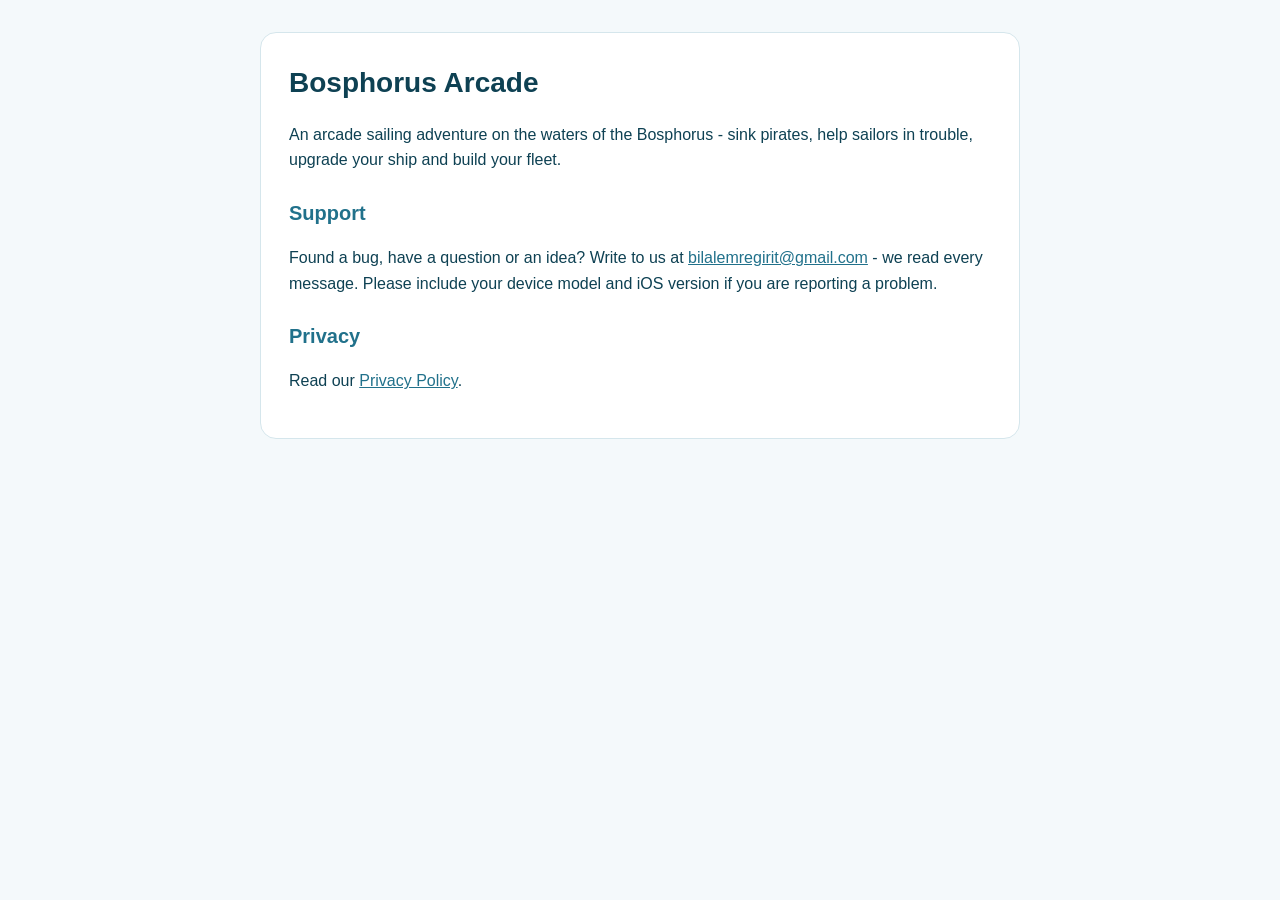
==== index.html @ 91245400 "Add support page, privacy policy and app-ads.txt Co-Authored-By: Claude Opus 5.5 <noreply@anthropic." ====
<!doctype html>
<html lang="en">
<head>
<meta charset="utf-8">
<meta name="viewport" content="width=device-width, initial-scale=1">
<title>Bosphorus Arcade - Support</title>
<style>
  :root { --ink:#0e4153; --soft:#21718b; --bg:#f4f9fb; --card:#ffffff; --line:#d5e6ec; }
  body { margin:0; background:var(--bg); color:var(--ink); font:16px/1.6 -apple-system, BlinkMacSystemFont, "Segoe UI", Roboto, sans-serif; }
  main { max-width:760px; margin:0 auto; padding:32px 16px 64px; }
  .card { background:var(--card); border:1px solid var(--line); border-radius:16px; padding:28px; }
  h1 { margin:0 0 12px; font-size:28px; }
  h2 { margin:24px 0 8px; font-size:20px; color:var(--soft); }
  a { color:var(--soft); }
</style>
</head>
<body>
<main>
<div class="card">
<h1>Bosphorus Arcade</h1>
<p>An arcade sailing adventure on the waters of the Bosphorus - sink pirates, help sailors in trouble,
upgrade your ship and build your fleet.</p>

<h2>Support</h2>
<p>Found a bug, have a question or an idea? Write to us at
<a href="mailto:bilalemregirit@gmail.com">bilalemregirit@gmail.com</a> - we read every message.
Please include your device model and iOS version if you are reporting a problem.</p>

<h2>Privacy</h2>
<p>Read our <a href="privacy.html">Privacy Policy</a>.</p>
</div>
</main>
</body>
</html>
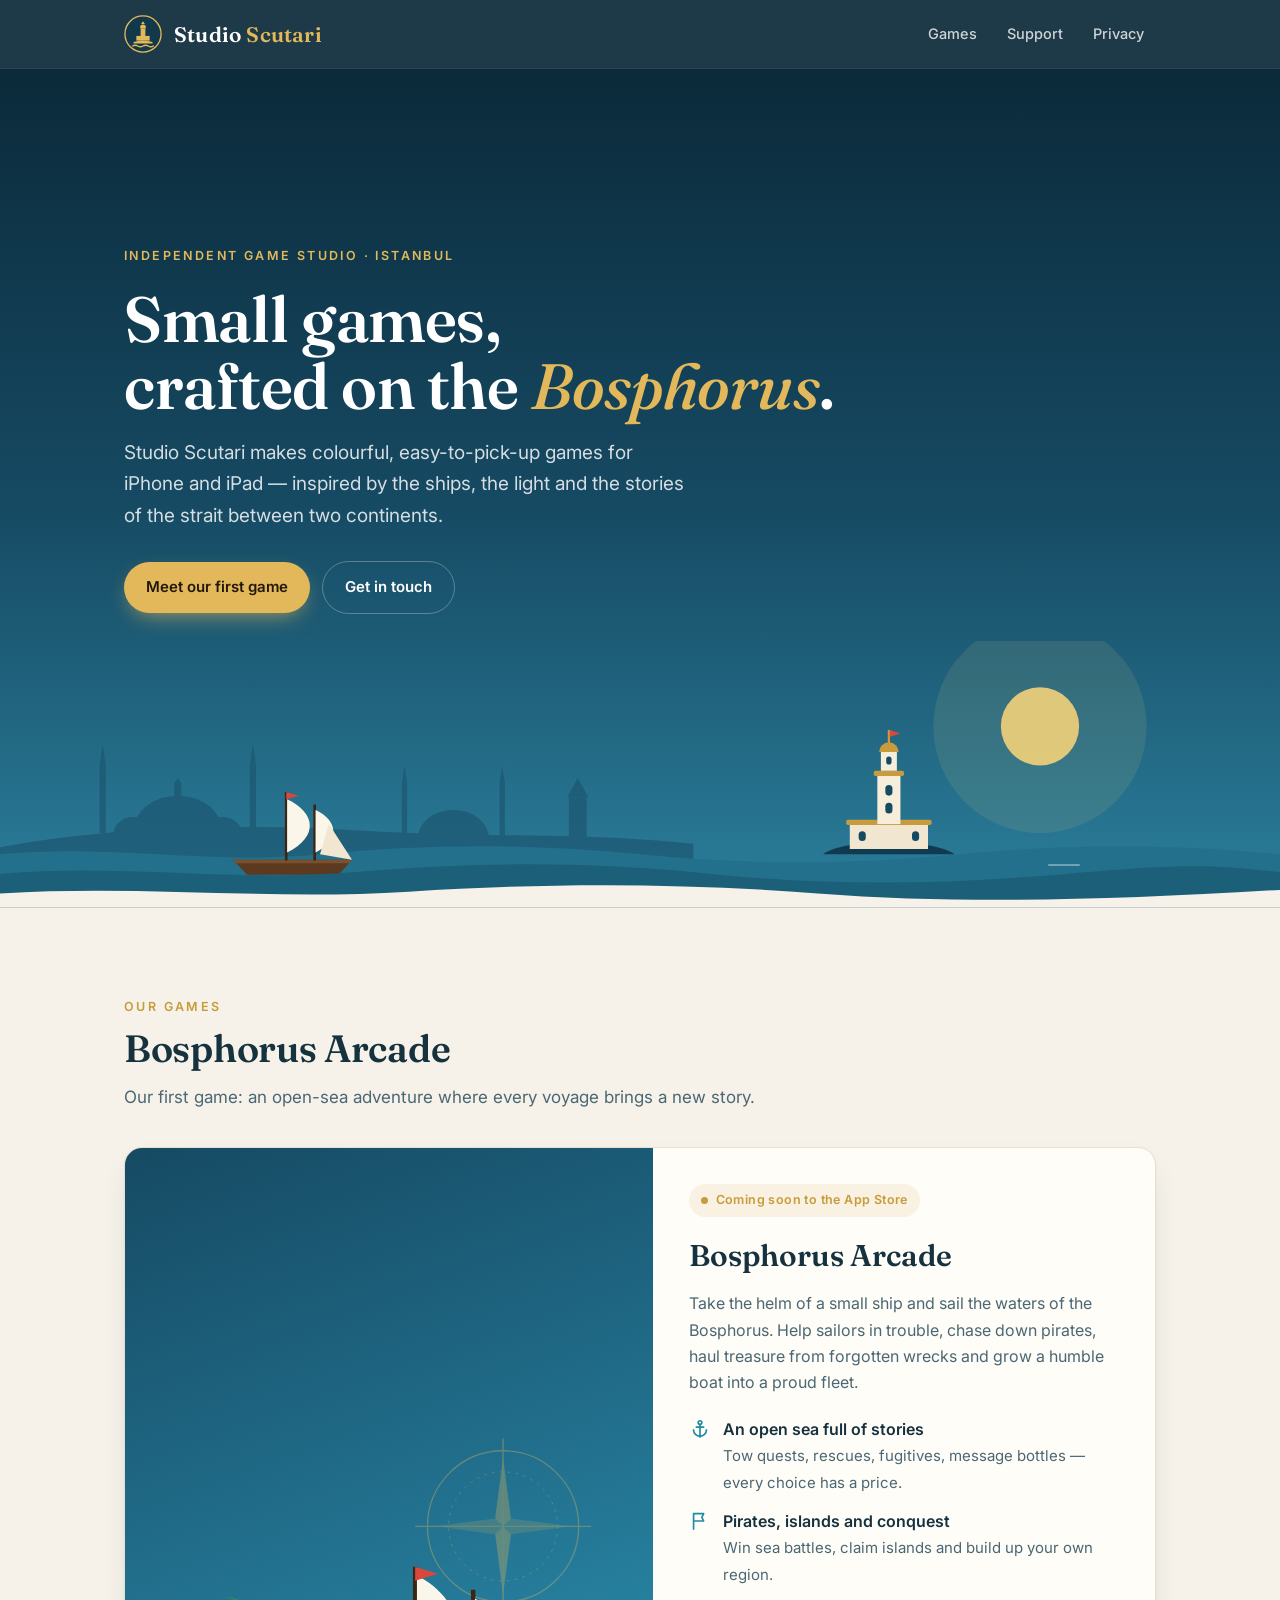
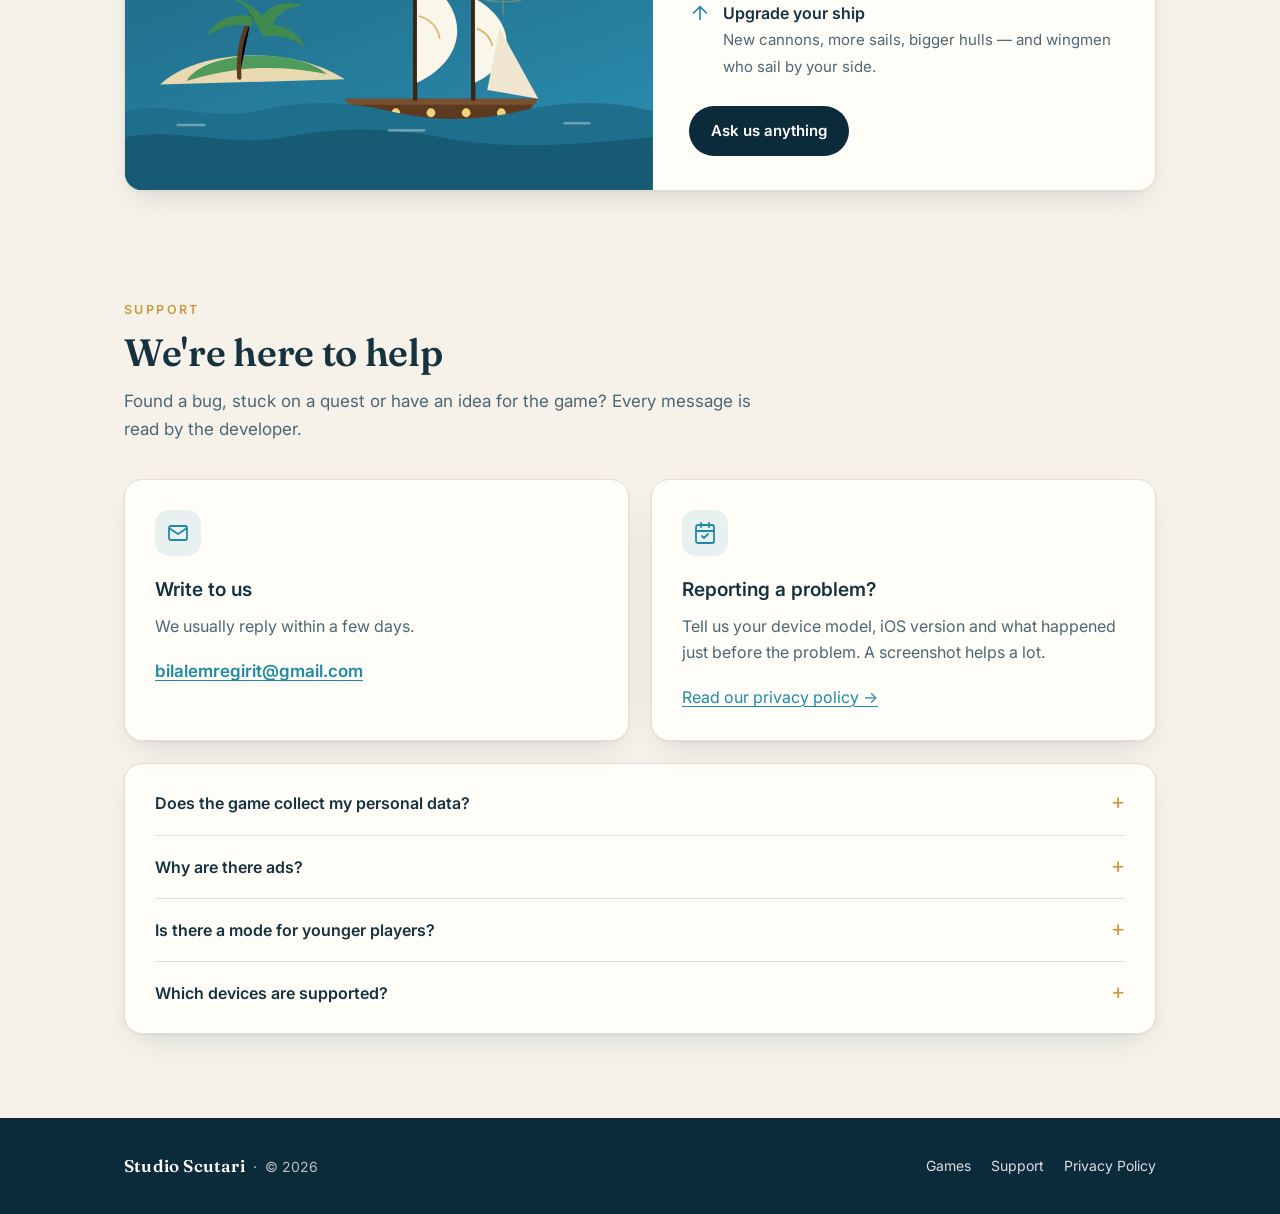
==== commit f7ff2c22: "Redesign support and privacy pages Co-Authored-By: Claude Opus 5.5 <noreply@anthropic.com>" ====
--- a/index.html
+++ b/index.html
@@ -3,32 +3,223 @@
 <head>
 <meta charset="utf-8">
 <meta name="viewport" content="width=device-width, initial-scale=1">
-<title>Bosphorus Arcade - Support</title>
-<style>
-  :root { --ink:#0e4153; --soft:#21718b; --bg:#f4f9fb; --card:#ffffff; --line:#d5e6ec; }
-  body { margin:0; background:var(--bg); color:var(--ink); font:16px/1.6 -apple-system, BlinkMacSystemFont, "Segoe UI", Roboto, sans-serif; }
-  main { max-width:760px; margin:0 auto; padding:32px 16px 64px; }
-  .card { background:var(--card); border:1px solid var(--line); border-radius:16px; padding:28px; }
-  h1 { margin:0 0 12px; font-size:28px; }
-  h2 { margin:24px 0 8px; font-size:20px; color:var(--soft); }
-  a { color:var(--soft); }
-</style>
+<title>Studio Scutari</title>
+<meta name="description" content="Studio Scutari - an independent game studio on the shores of the Bosphorus. Home of Bosphorus Arcade.">
+<meta name="theme-color" content="#0b2a3a">
+<link rel="icon" href="data:image/svg+xml,%3Csvg xmlns='http://www.w3.org/2000/svg' viewBox='0 0 40 40'%3E%3Ccircle cx='20' cy='20' r='19' fill='%2312384c'/%3E%3Cpath fill='%23e2b85a' d='M18 9.5 20 6.5 22 9.5Z M17 13a3 3 0 0 1 6 0v1h-6Z'/%3E%3Crect fill='%23e2b85a' x='17.5' y='14' width='5' height='10'/%3E%3Crect fill='%23e2b85a' x='13' y='22' width='14' height='5'/%3E%3Cpath fill='%23e2b85a' d='M10 28.5q10-3 20 0v1.5H10Z'/%3E%3C/svg%3E">
+<link rel="preconnect" href="https://fonts.googleapis.com">
+<link rel="preconnect" href="https://fonts.gstatic.com" crossorigin>
+<link href="https://fonts.googleapis.com/css2?family=Fraunces:ital,opsz,wght@0,9..144,500;0,9..144,600;1,9..144,500&family=Inter:wght@400;500;600&display=swap" rel="stylesheet">
+<link rel="stylesheet" href="style.css?v=2">
 </head>
 <body>
+
+<header class="site-header">
+  <div class="wrap">
+    <a class="brand" href="./" aria-label="Studio Scutari home">
+      <svg viewBox="0 0 40 40" aria-hidden="true">
+        <circle cx="20" cy="20" r="19" fill="#12384c" stroke="#e2b85a" stroke-width="1.4"/>
+        <path fill="#e2b85a" d="M18 9.5 20 6.5 22 9.5Z M17 13a3 3 0 0 1 6 0v1h-6Z"/>
+        <rect fill="#e2b85a" x="17.5" y="14" width="5" height="10"/>
+        <rect fill="#e2b85a" x="13" y="22" width="14" height="5"/>
+        <path fill="#e2b85a" d="M10 28.5q10-3 20 0v1.5H10Z"/>
+        <path fill="none" stroke="#e2b85a" stroke-width="1.4" stroke-linecap="round" d="M9 32.6q2.75-1.6 5.5 0t5.5 0 5.5 0 5.5 0"/>
+      </svg>
+      <span class="brand-name">Studio <span>Scutari</span></span>
+    </a>
+    <nav class="nav" aria-label="Main">
+      <a href="#games" class="hide-sm">Games</a>
+      <a href="#support">Support</a>
+      <a href="privacy.html">Privacy</a>
+    </nav>
+  </div>
+</header>
+
 <main>
-<div class="card">
-<h1>Bosphorus Arcade</h1>
-<p>An arcade sailing adventure on the waters of the Bosphorus - sink pirates, help sailors in trouble,
-upgrade your ship and build your fleet.</p>
-
-<h2>Support</h2>
-<p>Found a bug, have a question or an idea? Write to us at
-<a href="mailto:bilalemregirit@gmail.com">bilalemregirit@gmail.com</a> - we read every message.
-Please include your device model and iOS version if you are reporting a problem.</p>
-
-<h2>Privacy</h2>
-<p>Read our <a href="privacy.html">Privacy Policy</a>.</p>
-</div>
+  <section class="hero" aria-labelledby="hero-title">
+    <div class="wrap">
+      <span class="eyebrow">Independent game studio &middot; Istanbul</span>
+      <h1 id="hero-title">Small games,<br>crafted on the <em>Bosphorus</em>.</h1>
+      <p class="lead">Studio Scutari makes colourful, easy-to-pick-up games for iPhone and iPad &mdash; inspired by the
+        ships, the light and the stories of the strait between two continents.</p>
+      <a class="btn btn-gold" href="#games">Meet our first game</a>
+      <a class="btn btn-ghost" href="#support">Get in touch</a>
+    </div>
+
+    <div class="hero-art" aria-hidden="true">
+      <svg viewBox="0 0 1440 300" preserveAspectRatio="xMidYMax slice">
+        <!-- sun -->
+        <circle cx="1170" cy="96" r="120" fill="#f3d27a" opacity=".10"/>
+        <circle cx="1170" cy="96" r="44" fill="#f3d27a" opacity=".9"/>
+        <!-- skyline -->
+        <g fill="#1d5873" opacity=".75">
+          <path d="M0 232C120 210 260 204 420 214C560 222 640 214 780 228V300H0Z"/>
+          <path d="M150 214a50 40 0 0 1 100 0Z"/><path d="M128 216a22 18 0 0 1 44 0Z"/><path d="M228 216a22 18 0 0 1 44 0Z"/>
+          <rect x="196" y="160" width="8" height="16"/><path d="M196 160h8l-4-6Z"/>
+          <rect x="112" y="140" width="7" height="76"/><path d="M112 140 115.5 116 119 140Z"/>
+          <rect x="281" y="140" width="7" height="76"/><path d="M281 140 284.5 116 288 140Z"/>
+          <path d="M470 222a40 32 0 0 1 80 0Z"/>
+          <rect x="452" y="160" width="6" height="62"/><path d="M452 160 455 140 458 160Z"/>
+          <rect x="562" y="160" width="6" height="62"/><path d="M562 160 565 140 568 160Z"/>
+          <rect x="640" y="176" width="20" height="50"/><path d="M638 176h24l-12-22Z"/>
+        </g>
+        <!-- far waves -->
+        <path fill="#22708c" d="M0 240C120 228 240 252 360 240S600 228 720 240 960 252 1080 240 1320 228 1440 240V300H0Z"/>
+        <!-- ship -->
+        <g>
+          <path fill="#5b3a20" d="M262 246h134l-15 17H278Z"/>
+          <path fill="#7a5130" d="M262 246h134l-3 4H265Z"/>
+          <path stroke="#3a2614" stroke-width="3" d="M322 247V170M354 247V184"/>
+          <path fill="#fbf6ea" d="M323 238V178c32 15 36 42 0 60Z"/>
+          <path fill="#fbf6ea" d="M355 238v-48c25 12 28 33 0 48Z"/>
+          <path fill="#f1e6cf" d="M396 246 370 206 360 240Z"/>
+          <path fill="#d8483b" d="M322 170l14 4-14 4Z"/>
+        </g>
+        <!-- Maiden's Tower -->
+        <g>
+          <path fill="#0f3a4f" d="M926 240c22-18 124-18 148 0Z"/>
+          <rect x="956" y="206" width="88" height="28" fill="#f1e6cf"/>
+          <rect x="952" y="201" width="96" height="6" rx="2" fill="#c89b3c"/>
+          <g fill="#164a63"><rect x="966" y="214" width="8" height="11" rx="4"/><rect x="1026" y="214" width="8" height="11" rx="4"/></g>
+          <rect x="987" y="150" width="26" height="56" fill="#f6eddb"/>
+          <rect x="983" y="146" width="34" height="6" rx="2" fill="#c89b3c"/>
+          <rect x="991" y="124" width="18" height="22" fill="#f6eddb"/>
+          <path fill="#c89b3c" d="M989 125a11 11 0 0 1 22 0Z"/>
+          <path stroke="#c89b3c" stroke-width="2.5" d="M1000 115V100"/>
+          <path fill="#d8483b" d="M1001 100l12 4-12 4Z"/>
+          <g fill="#164a63"><rect x="996" y="162" width="8" height="12" rx="4"/><rect x="996" y="182" width="8" height="12" rx="4"/><rect x="997" y="130" width="6" height="9" rx="3"/></g>
+        </g>
+        <!-- sparkles -->
+        <g stroke="#fff" stroke-width="2" stroke-linecap="round" opacity=".35">
+          <path d="M520 256h26M1180 252h34M760 262h18M1300 266h22M90 260h20"/>
+        </g>
+        <!-- near waves -->
+        <path fill="#1b5f78" d="M0 262C140 250 260 272 400 260S660 248 800 262 1060 274 1200 262 1360 252 1440 260V300H0Z"/>
+        <path style="fill:var(--bg)" d="M0 284C160 274 300 292 460 282S760 272 920 284 1240 292 1440 280V300H0Z"/>
+      </svg>
+    </div>
+  </section>
+
+  <section id="games" aria-labelledby="games-title">
+    <div class="wrap">
+      <div class="section-head">
+        <span class="eyebrow">Our games</span>
+        <h2 id="games-title">Bosphorus Arcade</h2>
+        <p>Our first game: an open-sea adventure where every voyage brings a new story.</p>
+      </div>
+
+      <article class="card game">
+        <div class="game-art" aria-hidden="true">
+          <svg viewBox="0 0 600 420" preserveAspectRatio="xMidYMax meet">
+            <!-- compass rose -->
+            <g transform="translate(430 120)" stroke="#e2b85a" fill="none" opacity=".35">
+              <circle r="86" stroke-width="1.5"/><circle r="62" stroke-width="1" stroke-dasharray="3 6"/>
+              <path stroke-width="1.5" d="M0-100V100M-100 0H100"/>
+              <path fill="#e2b85a" stroke="none" d="M0-78 9-9 0 0-9-9ZM0 78-9 9 0 0 9 9Z" opacity=".9"/>
+              <path fill="#e2b85a" stroke="none" d="M-78 0-9-9 0 0-9 9ZM78 0 9 9 0 0 9-9Z" opacity=".5"/>
+            </g>
+            <!-- island -->
+            <path fill="#e8d9b0" d="M40 300c40-40 150-46 210-6Z"/>
+            <path fill="#4f9b5b" d="M70 296c20-34 120-40 160-8-60-12-110-8-160 8Z"/>
+            <path stroke="#5b3a20" stroke-width="5" stroke-linecap="round" d="M130 292c-2-30 4-52 14-70"/>
+            <path fill="#3f8a4c" d="M144 222c-26-4-44 8-50 22 18-12 34-14 50-10 4-16-8-28-30-34 18 2 34 12 42 22 10-14 30-18 46-12-18 2-30 10-34 22 18 2 32 12 36 26-14-12-32-16-46-12Z"/>
+            <!-- ship -->
+            <g transform="translate(250 166)">
+              <path fill="#5b3a20" d="M0 150h220l-26 34H24Z"/>
+              <path fill="#7a5130" d="M0 150h220l-5 7H5Z"/>
+              <g fill="#f3d27a"><circle cx="58" cy="166" r="5"/><circle cx="98" cy="166" r="5"/><circle cx="138" cy="166" r="5"/><circle cx="178" cy="166" r="5"/></g>
+              <path stroke="#3a2614" stroke-width="5" d="M80 152V0M146 152V26"/>
+              <path fill="#fbf6ea" d="M82 132V10c58 30 64 92 0 122Z"/>
+              <path fill="#fbf6ea" d="M148 132V36c46 26 50 72 0 96Z"/>
+              <path fill="#f1e6cf" d="M220 150 176 70 162 140Z"/>
+              <path fill="#d8483b" d="M80 0l26 8-26 8Z"/>
+              <path stroke="#c89b3c" stroke-width="2" fill="none" d="M84 56c14 4 22 14 24 26M150 70c10 4 16 12 18 20" opacity=".7"/>
+            </g>
+            <!-- waves -->
+            <path fill="#1e6f8c" d="M0 330c50-12 100 12 150 0s100-12 150 0 100 12 150 0 100-12 150 0v90H0Z"/>
+            <path fill="#165a73" d="M0 360c60-12 120 12 180 0s120-12 180 0 120 12 240 0v60H0Z"/>
+            <g stroke="#fff" stroke-width="3" stroke-linecap="round" opacity=".35"><path d="M60 346h30M300 352h40M500 344h28"/></g>
+          </svg>
+        </div>
+        <div class="game-body">
+          <span class="badge">Coming soon to the App Store</span>
+          <h3>Bosphorus Arcade</h3>
+          <p>Take the helm of a small ship and sail the waters of the Bosphorus. Help sailors in trouble, chase
+            down pirates, haul treasure from forgotten wrecks and grow a humble boat into a proud fleet.</p>
+          <ul class="features">
+            <li>
+              <svg viewBox="0 0 24 24" fill="none" stroke="currentColor" stroke-width="1.8" stroke-linecap="round" stroke-linejoin="round" aria-hidden="true"><circle cx="12" cy="5" r="2"/><path d="M12 7v14M5 13a7 7 0 0 0 14 0M8 10h8"/></svg>
+              <div><b>An open sea full of stories</b><span>Tow quests, rescues, fugitives, message bottles &mdash; every choice has a price.</span></div>
+            </li>
+            <li>
+              <svg viewBox="0 0 24 24" fill="none" stroke="currentColor" stroke-width="1.8" stroke-linecap="round" stroke-linejoin="round" aria-hidden="true"><path d="M5 21V4M5 4h11l-2 4 2 4H5"/></svg>
+              <div><b>Pirates, islands and conquest</b><span>Win sea battles, claim islands and build up your own region.</span></div>
+            </li>
+            <li>
+              <svg viewBox="0 0 24 24" fill="none" stroke="currentColor" stroke-width="1.8" stroke-linecap="round" stroke-linejoin="round" aria-hidden="true"><path d="M12 19V5M5 12l7-7 7 7"/></svg>
+              <div><b>Upgrade your ship</b><span>New cannons, more sails, bigger hulls &mdash; and wingmen who sail by your side.</span></div>
+            </li>
+          </ul>
+          <a class="btn btn-dark" href="#support">Ask us anything</a>
+        </div>
+      </article>
+    </div>
+  </section>
+
+  <section id="support" aria-labelledby="support-title" style="padding-top:20px">
+    <div class="wrap">
+      <div class="section-head">
+        <span class="eyebrow">Support</span>
+        <h2 id="support-title">We're here to help</h2>
+        <p>Found a bug, stuck on a quest or have an idea for the game? Every message is read by the developer.</p>
+      </div>
+
+      <div class="grid-2">
+        <div class="card tile">
+          <div class="icon"><svg viewBox="0 0 24 24" fill="none" stroke="currentColor" stroke-width="1.8" stroke-linecap="round" stroke-linejoin="round" aria-hidden="true"><rect x="3" y="5" width="18" height="14" rx="2"/><path d="m3 7 9 6 9-6"/></svg></div>
+          <h3>Write to us</h3>
+          <p>We usually reply within a few days.</p>
+          <a class="mail" href="mailto:bilalemregirit@gmail.com?subject=Bosphorus%20Arcade">bilalemregirit@gmail.com</a>
+        </div>
+        <div class="card tile">
+          <div class="icon"><svg viewBox="0 0 24 24" fill="none" stroke="currentColor" stroke-width="1.8" stroke-linecap="round" stroke-linejoin="round" aria-hidden="true"><path d="M8 2v4M16 2v4M3 10h18"/><rect x="3" y="4" width="18" height="18" rx="2"/><path d="M9 15l2 2 4-4"/></svg></div>
+          <h3>Reporting a problem?</h3>
+          <p>Tell us your device model, iOS version and what happened just before the problem. A screenshot helps a lot.</p>
+          <a href="privacy.html">Read our privacy policy &rarr;</a>
+        </div>
+      </div>
+
+      <div class="card faq">
+        <details>
+          <summary>Does the game collect my personal data?</summary>
+          <p>No. Bosphorus Arcade has no accounts and no servers of its own; your settings stay on your device.
+            The only third party is Google AdMob, which shows optional ads &mdash; see the <a href="privacy.html">privacy policy</a>.</p>
+        </details>
+        <details>
+          <summary>Why are there ads?</summary>
+          <p>The game is free. Ads are always optional: you only see one when you choose to watch it for a reward,
+            such as an instant repair or a doubled treasure chest.</p>
+        </details>
+        <details>
+          <summary>Is there a mode for younger players?</summary>
+          <p>Yes. Turn on <b>Kid-friendly mode</b> in Settings &rsaquo; Language. Ads are then requested as suitable for
+            all ages and non-personalised, and the tracking permission is not asked.</p>
+        </details>
+        <details>
+          <summary>Which devices are supported?</summary>
+          <p>iPhone and iPad with iOS 15 or later.</p>
+        </details>
+      </div>
+    </div>
+  </section>
 </main>
+
+<footer class="site-footer">
+  <div class="wrap">
+    <div><span class="brand-name">Studio Scutari</span> &nbsp;&middot;&nbsp; &copy; 2026</div>
+    <div><a href="#games">Games</a><a href="#support">Support</a><a href="privacy.html">Privacy Policy</a></div>
+  </div>
+</footer>
+
 </body>
 </html>
--- a/style.css
+++ b/style.css
@@ -0,0 +1,213 @@
+/* Studio Scutari - shared styles */
+:root {
+  --navy: #0b2a3a;
+  --navy-2: #12384c;
+  --ink: #16323f;
+  --ink-soft: #4b6773;
+  --muted: #7d939c;
+  --bg: #f6f2ea;
+  --paper: #fffdf8;
+  --line: #e6dfd2;
+  --brass: #c89b3c;
+  --brass-2: #e2b85a;
+  --teal: #1f8aa6;
+  --sea-1: #2a8fb0;
+  --sea-2: #1c6f8c;
+  --sea-3: #145670;
+  --radius: 18px;
+  --shadow: 0 1px 2px rgba(11, 42, 58, .06), 0 12px 32px -12px rgba(11, 42, 58, .18);
+  color-scheme: light;
+}
+
+@media (prefers-color-scheme: dark) {
+  :root {
+    --ink: #e9eef0;
+    --ink-soft: #b5c4ca;
+    --muted: #8aa0a8;
+    --bg: #0a1d27;
+    --paper: #0f2633;
+    --line: #1e3c4b;
+    --shadow: 0 1px 2px rgba(0, 0, 0, .3), 0 16px 40px -16px rgba(0, 0, 0, .6);
+    color-scheme: dark;
+  }
+}
+
+* { box-sizing: border-box; }
+html { scroll-behavior: smooth; }
+body {
+  margin: 0;
+  background: var(--bg);
+  color: var(--ink);
+  font: 400 16px/1.65 "Inter", -apple-system, BlinkMacSystemFont, "Segoe UI", Roboto, sans-serif;
+  -webkit-font-smoothing: antialiased;
+}
+a { color: var(--teal); text-decoration-thickness: 1px; text-underline-offset: 3px; }
+a:hover { color: var(--brass); }
+img, svg { display: block; max-width: 100%; }
+
+.wrap { max-width: 1080px; margin: 0 auto; padding: 0 24px; }
+
+/* ---------- Header ---------- */
+.site-header {
+  position: sticky; top: 0; z-index: 10;
+  background: rgba(11, 42, 58, .92);
+  backdrop-filter: saturate(1.4) blur(10px);
+  -webkit-backdrop-filter: saturate(1.4) blur(10px);
+  border-bottom: 1px solid rgba(255, 255, 255, .06);
+}
+.site-header .wrap { display: flex; align-items: center; justify-content: space-between; height: 68px; }
+.brand { display: flex; align-items: center; gap: 12px; color: #fff; text-decoration: none; }
+.brand:hover { color: #fff; }
+.brand svg { width: 38px; height: 38px; }
+.brand-name { font-family: "Fraunces", Georgia, serif; font-size: 21px; font-weight: 600; letter-spacing: .2px; }
+.brand-name span { color: var(--brass-2); }
+.nav { display: flex; gap: 6px; }
+.nav a {
+  color: rgba(255, 255, 255, .78); text-decoration: none; font-size: 14.5px; font-weight: 500;
+  padding: 8px 12px; border-radius: 999px; transition: background .2s, color .2s;
+}
+.nav a:hover, .nav a[aria-current="page"] { color: #fff; background: rgba(255, 255, 255, .08); }
+
+/* ---------- Hero ---------- */
+.hero {
+  position: relative; overflow: hidden; color: #fff;
+  background: linear-gradient(180deg, #0b2a3a 0%, #164a63 52%, #2b7f9c 100%);
+}
+.hero .wrap { position: relative; z-index: 2; padding-top: 88px; padding-bottom: 210px; }
+.eyebrow {
+  display: inline-block; font-size: 12.5px; font-weight: 600; letter-spacing: 2.4px; text-transform: uppercase;
+  color: var(--brass-2); margin-bottom: 18px;
+}
+.hero h1 {
+  font-family: "Fraunces", Georgia, serif; font-weight: 600; font-size: clamp(38px, 6vw, 64px);
+  line-height: 1.05; margin: 0 0 18px; letter-spacing: -.5px;
+}
+.hero h1 em { font-style: italic; color: var(--brass-2); font-weight: 500; }
+.hero p.lead { font-size: clamp(17px, 2.2vw, 19px); color: rgba(255, 255, 255, .82); max-width: 560px; margin: 0 0 30px; }
+.hero-art { position: absolute; left: 0; right: 0; bottom: 0; z-index: 1; }
+.hero-art svg { width: 100%; height: auto; }
+
+.btn {
+  display: inline-flex; align-items: center; gap: 10px; text-decoration: none; font-weight: 600; font-size: 15px;
+  padding: 13px 22px; border-radius: 999px; transition: transform .15s, box-shadow .2s, background .2s;
+}
+.btn:hover { transform: translateY(-1px); }
+.btn-gold { background: var(--brass-2); color: #23190a; box-shadow: 0 8px 22px -8px rgba(226, 184, 90, .8); }
+.btn-gold:hover { background: #ecc672; color: #23190a; }
+.btn-ghost { color: #fff; border: 1px solid rgba(255, 255, 255, .28); margin-left: 8px; }
+.btn-ghost:hover { color: #fff; background: rgba(255, 255, 255, .08); }
+.btn-dark { background: var(--navy); color: #fff; }
+.btn-dark:hover { background: var(--navy-2); color: #fff; }
+
+/* ---------- Sections ---------- */
+section { padding: 84px 0; }
+.section-head { max-width: 640px; margin-bottom: 36px; }
+.section-head .eyebrow { color: var(--brass); margin-bottom: 10px; }
+h2 {
+  font-family: "Fraunces", Georgia, serif; font-weight: 600; font-size: clamp(28px, 4vw, 38px);
+  line-height: 1.15; margin: 0 0 12px; letter-spacing: -.3px;
+}
+.section-head p { color: var(--ink-soft); margin: 0; font-size: 17px; }
+
+.card {
+  background: var(--paper); border: 1px solid var(--line); border-radius: var(--radius); box-shadow: var(--shadow);
+}
+
+/* Game card */
+.game { display: grid; grid-template-columns: 1.05fr 1fr; overflow: hidden; }
+.game-art { background: linear-gradient(160deg, #164a63, #2b8fb0); min-height: 320px; position: relative; }
+.game-art svg { position: absolute; inset: 0; width: 100%; height: 100%; }
+.game-body { padding: 36px 36px 34px; }
+.badge {
+  display: inline-flex; align-items: center; gap: 8px; font-size: 12.5px; font-weight: 600; letter-spacing: .4px;
+  color: var(--brass); background: rgba(200, 155, 60, .12); padding: 6px 12px; border-radius: 999px; margin-bottom: 14px;
+}
+.badge::before { content: ""; width: 7px; height: 7px; border-radius: 50%; background: var(--brass); }
+.game h3 { font-family: "Fraunces", Georgia, serif; font-size: 30px; margin: 0 0 10px; font-weight: 600; }
+.game p { color: var(--ink-soft); margin: 0 0 20px; }
+.features { list-style: none; padding: 0; margin: 0 0 26px; display: grid; gap: 12px; }
+.features li { display: flex; gap: 12px; align-items: flex-start; }
+.features svg { flex: none; width: 22px; height: 22px; margin-top: 2px; color: var(--teal); }
+.features b { display: block; font-weight: 600; }
+.features span { color: var(--ink-soft); font-size: 15px; }
+
+/* Support grid */
+.grid-2 { display: grid; grid-template-columns: 1fr 1fr; gap: 22px; }
+.tile { padding: 30px; }
+.tile h3 { font-size: 19px; margin: 0 0 8px; font-weight: 600; }
+.tile p { color: var(--ink-soft); margin: 0 0 18px; }
+.tile .icon {
+  width: 46px; height: 46px; border-radius: 14px; display: grid; place-items: center; margin-bottom: 18px;
+  background: rgba(31, 138, 166, .1); color: var(--teal);
+}
+.tile .icon svg { width: 24px; height: 24px; }
+.mail { font-weight: 600; font-size: 17px; }
+
+.faq { margin-top: 22px; padding: 8px 30px; }
+.faq details { border-bottom: 1px solid var(--line); padding: 18px 0; }
+.faq details:last-child { border-bottom: 0; }
+.faq summary {
+  cursor: pointer; list-style: none; font-weight: 600; display: flex; justify-content: space-between; gap: 16px;
+}
+.faq summary::-webkit-details-marker { display: none; }
+.faq summary::after { content: "+"; color: var(--brass); font-size: 22px; line-height: 1; font-weight: 400; }
+.faq details[open] summary::after { content: "\2013"; }
+.faq details p { color: var(--ink-soft); margin: 10px 0 0; }
+
+/* ---------- Policy page ---------- */
+.page-hero { background: linear-gradient(180deg, #0b2a3a, #164a63); color: #fff; }
+.page-hero .wrap { padding-top: 64px; padding-bottom: 64px; }
+.page-hero h1 { font-family: "Fraunces", Georgia, serif; font-size: clamp(34px, 5vw, 48px); margin: 0 0 10px; font-weight: 600; }
+.page-hero p { color: rgba(255, 255, 255, .78); margin: 0; }
+
+.policy { display: grid; grid-template-columns: 240px 1fr; gap: 48px; padding: 56px 0 90px; }
+.toc { position: sticky; top: 96px; align-self: start; font-size: 14.5px; }
+.toc b { display: block; font-size: 12px; letter-spacing: 1.8px; text-transform: uppercase; color: var(--muted); margin-bottom: 12px; }
+.toc ol { list-style: none; margin: 0; padding: 0; border-left: 2px solid var(--line); }
+.toc a { display: block; padding: 6px 0 6px 16px; margin-left: -2px; color: var(--ink-soft); text-decoration: none; border-left: 2px solid transparent; }
+.toc a:hover { color: var(--ink); border-left-color: var(--brass); }
+
+.glance { padding: 26px 30px; margin-bottom: 34px; border-left: 4px solid var(--brass); }
+.glance h2 { font-size: 22px; margin-bottom: 14px; }
+.glance ul { margin: 0; padding: 0; list-style: none; display: grid; gap: 10px; }
+.glance li { display: flex; gap: 10px; }
+.glance li::before { content: "\2713"; color: var(--teal); font-weight: 700; }
+
+.doc h2 { font-size: 24px; margin: 40px 0 10px; scroll-margin-top: 96px; }
+.doc h2 .n { color: var(--brass); font-size: 18px; margin-right: 8px; font-family: "Inter", sans-serif; font-weight: 600; }
+.doc p, .doc li { color: var(--ink-soft); }
+.doc ul { padding-left: 20px; }
+.doc li { margin: 6px 0; }
+.doc strong { color: var(--ink); }
+.path {
+  font-family: ui-monospace, SFMono-Regular, Menlo, monospace; font-size: 13.5px; color: var(--ink);
+  background: rgba(31, 138, 166, .1); padding: 2px 7px; border-radius: 6px; white-space: nowrap;
+}
+
+/* ---------- Footer ---------- */
+.site-footer { background: var(--navy); color: rgba(255, 255, 255, .7); font-size: 14px; }
+.site-footer .wrap { display: flex; justify-content: space-between; align-items: center; gap: 16px; padding-top: 34px; padding-bottom: 34px; flex-wrap: wrap; }
+.site-footer a { color: rgba(255, 255, 255, .85); text-decoration: none; margin-left: 20px; }
+.site-footer a:hover { color: var(--brass-2); }
+.site-footer .brand-name { font-size: 17px; color: #fff; }
+
+/* ---------- Responsive ---------- */
+@media (max-width: 860px) {
+  .game { grid-template-columns: 1fr; }
+  .game-art { min-height: 220px; }
+  .grid-2 { grid-template-columns: 1fr; }
+  .policy { grid-template-columns: 1fr; gap: 0; padding-top: 36px; }
+  .toc { display: none; }
+}
+@media (max-width: 560px) {
+  .wrap { padding: 0 16px; }
+  .nav a { padding: 8px 9px; font-size: 14px; }
+  .nav a.hide-sm { display: none; }
+  .brand-name { font-size: 18px; }
+  .hero .wrap { padding-top: 48px; padding-bottom: 150px; }
+  .hero-art svg { height: 150px; }
+  .btn-ghost { margin: 12px 0 0; }
+  .game-body, .tile { padding: 24px; }
+  .faq { padding: 4px 22px; }
+  .site-footer a { margin: 0 16px 0 0; }
+}
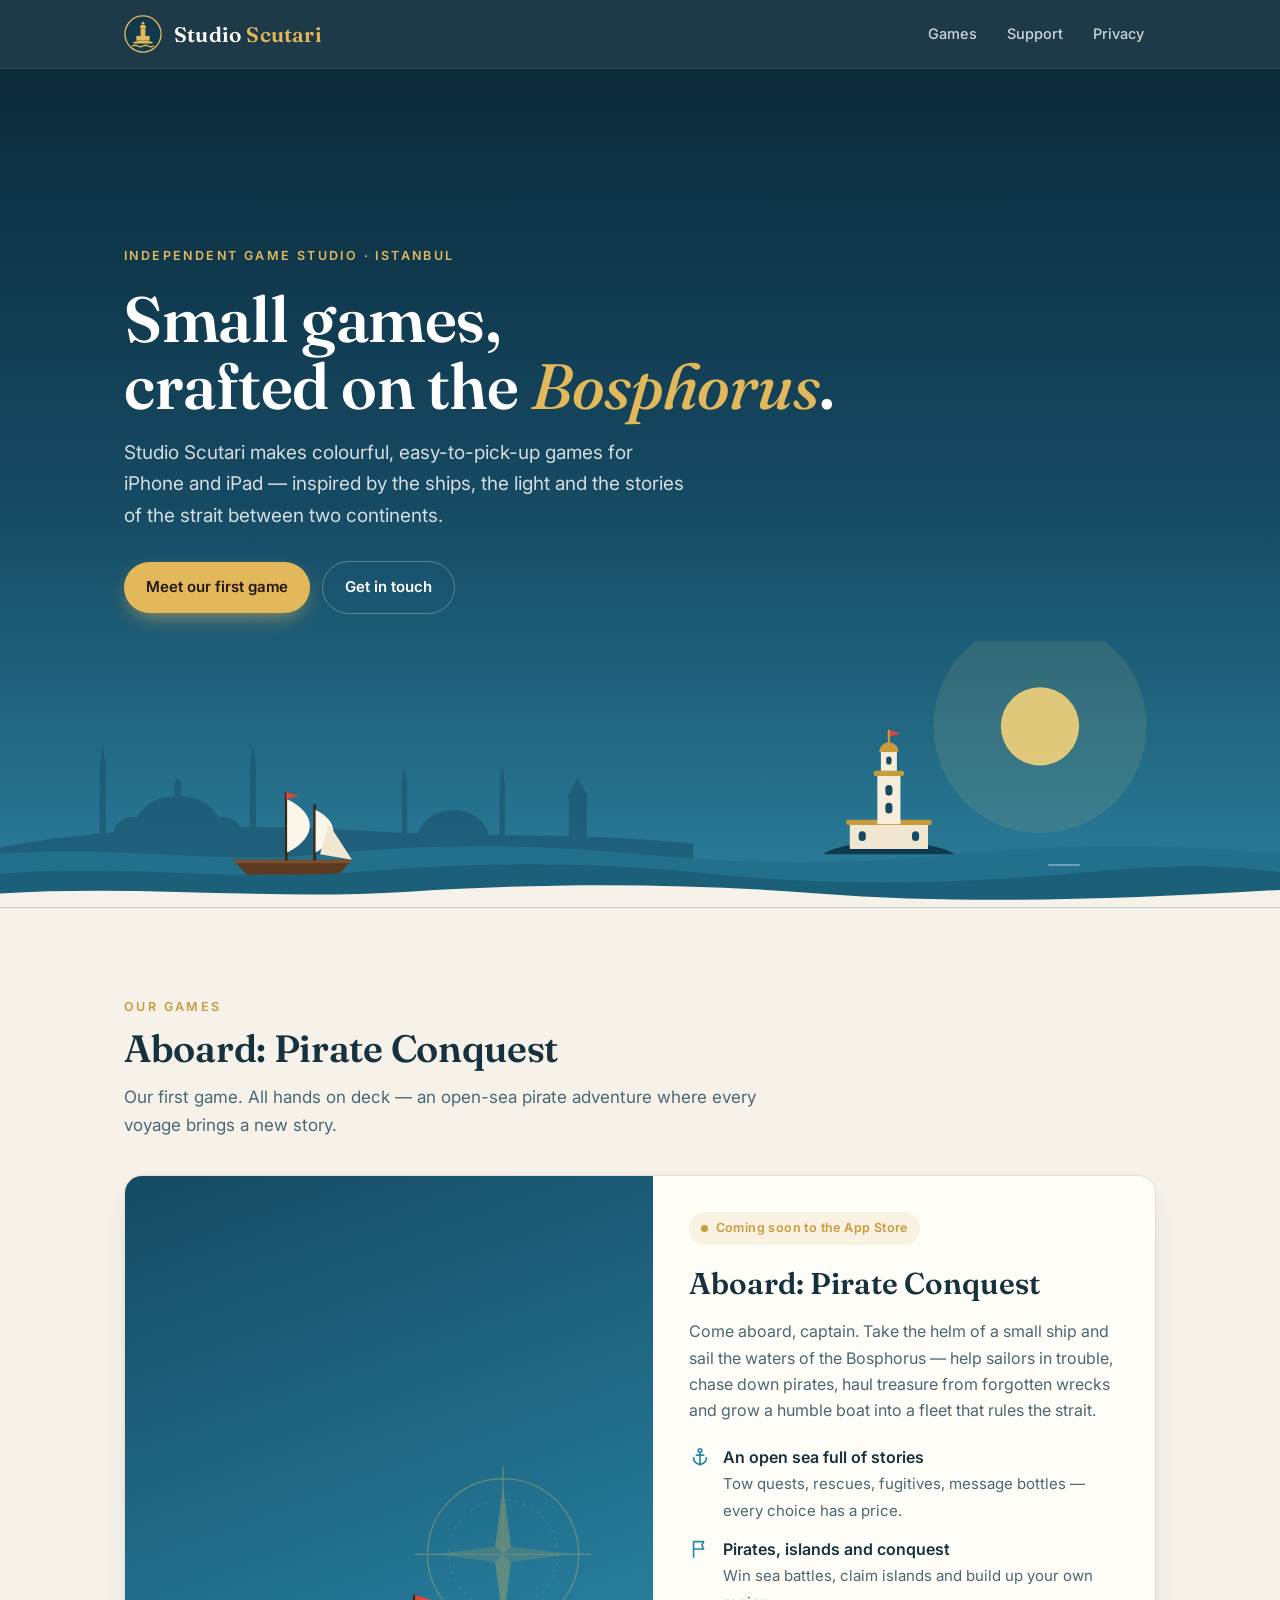
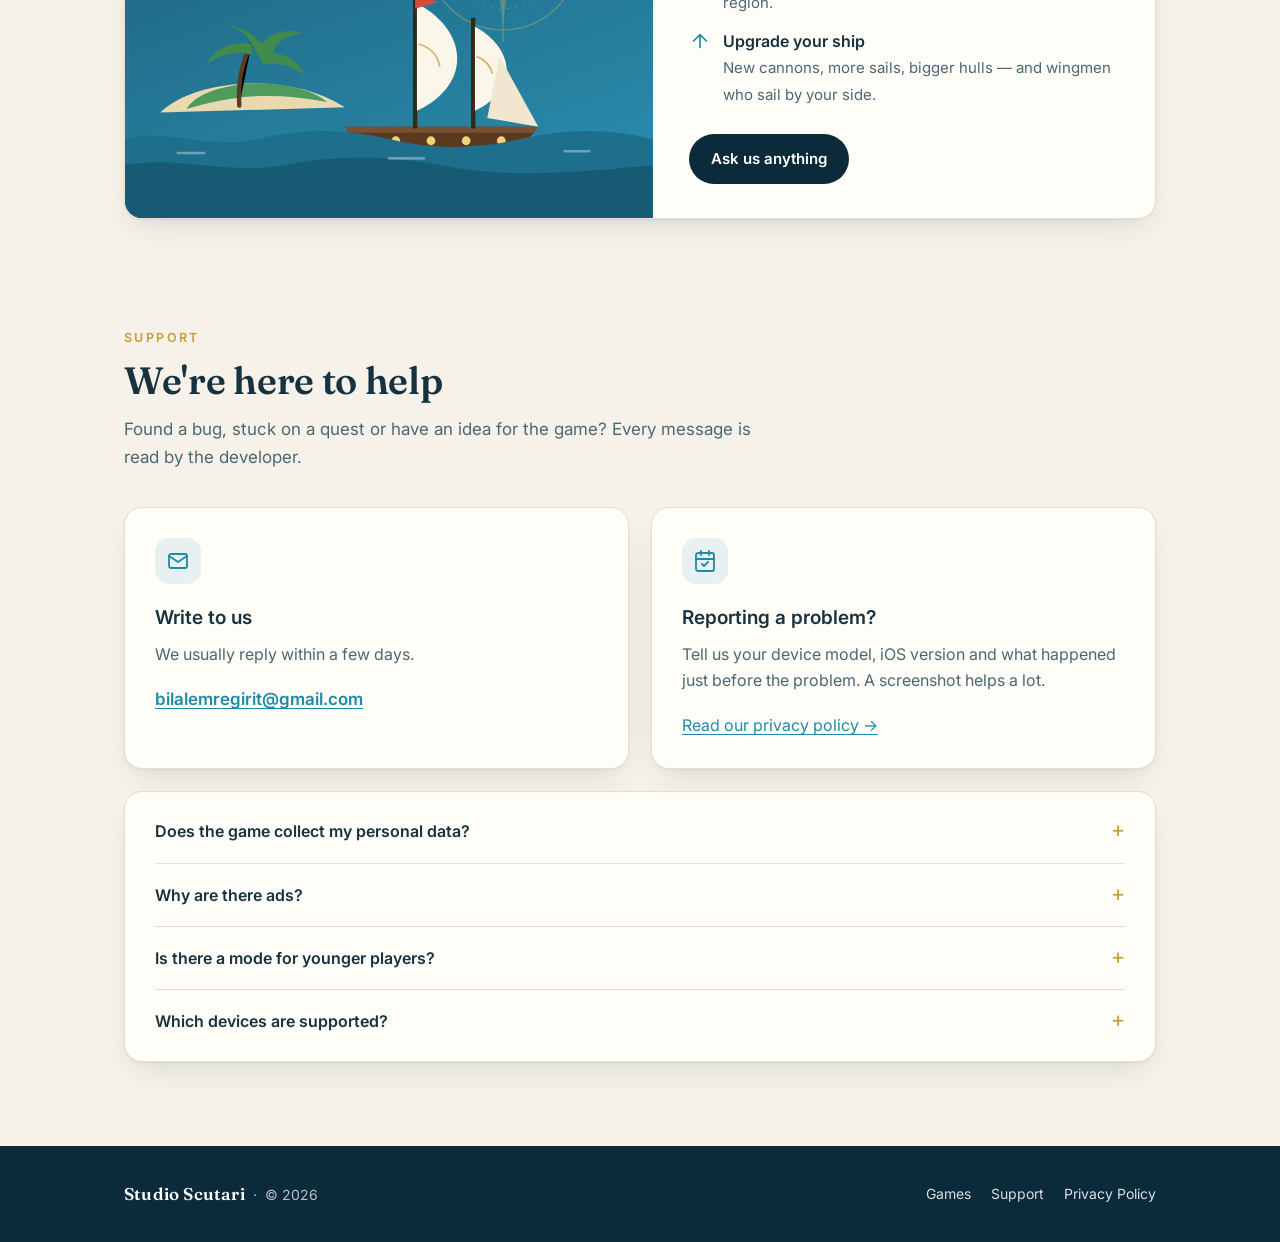
==== commit 1b7d7cd6: "Rename game to Aboard: Pirate Conquest Co-Authored-By: Claude Opus 5.5 <noreply@anthropic.com>" ====
--- a/index.html
+++ b/index.html
@@ -4,7 +4,7 @@
 <meta charset="utf-8">
 <meta name="viewport" content="width=device-width, initial-scale=1">
 <title>Studio Scutari</title>
-<meta name="description" content="Studio Scutari - an independent game studio on the shores of the Bosphorus. Home of Bosphorus Arcade.">
+<meta name="description" content="Studio Scutari - an independent game studio on the shores of the Bosphorus. Home of Aboard: Pirate Conquest.">
 <meta name="theme-color" content="#0b2a3a">
 <link rel="icon" href="data:image/svg+xml,%3Csvg xmlns='http://www.w3.org/2000/svg' viewBox='0 0 40 40'%3E%3Ccircle cx='20' cy='20' r='19' fill='%2312384c'/%3E%3Cpath fill='%23e2b85a' d='M18 9.5 20 6.5 22 9.5Z M17 13a3 3 0 0 1 6 0v1h-6Z'/%3E%3Crect fill='%23e2b85a' x='17.5' y='14' width='5' height='10'/%3E%3Crect fill='%23e2b85a' x='13' y='22' width='14' height='5'/%3E%3Cpath fill='%23e2b85a' d='M10 28.5q10-3 20 0v1.5H10Z'/%3E%3C/svg%3E">
 <link rel="preconnect" href="https://fonts.googleapis.com">
@@ -104,8 +104,8 @@
     <div class="wrap">
       <div class="section-head">
         <span class="eyebrow">Our games</span>
-        <h2 id="games-title">Bosphorus Arcade</h2>
-        <p>Our first game: an open-sea adventure where every voyage brings a new story.</p>
+        <h2 id="games-title">Aboard: Pirate Conquest</h2>
+        <p>Our first game. All hands on deck &mdash; an open-sea pirate adventure where every voyage brings a new story.</p>
       </div>
 
       <article class="card game">
@@ -143,9 +143,10 @@
         </div>
         <div class="game-body">
           <span class="badge">Coming soon to the App Store</span>
-          <h3>Bosphorus Arcade</h3>
-          <p>Take the helm of a small ship and sail the waters of the Bosphorus. Help sailors in trouble, chase
-            down pirates, haul treasure from forgotten wrecks and grow a humble boat into a proud fleet.</p>
+          <h3>Aboard: Pirate Conquest</h3>
+          <p>Come aboard, captain. Take the helm of a small ship and sail the waters of the Bosphorus &mdash; help
+            sailors in trouble, chase down pirates, haul treasure from forgotten wrecks and grow a humble boat into
+            a fleet that rules the strait.</p>
           <ul class="features">
             <li>
               <svg viewBox="0 0 24 24" fill="none" stroke="currentColor" stroke-width="1.8" stroke-linecap="round" stroke-linejoin="round" aria-hidden="true"><circle cx="12" cy="5" r="2"/><path d="M12 7v14M5 13a7 7 0 0 0 14 0M8 10h8"/></svg>
@@ -179,7 +180,7 @@
           <div class="icon"><svg viewBox="0 0 24 24" fill="none" stroke="currentColor" stroke-width="1.8" stroke-linecap="round" stroke-linejoin="round" aria-hidden="true"><rect x="3" y="5" width="18" height="14" rx="2"/><path d="m3 7 9 6 9-6"/></svg></div>
           <h3>Write to us</h3>
           <p>We usually reply within a few days.</p>
-          <a class="mail" href="mailto:bilalemregirit@gmail.com?subject=Bosphorus%20Arcade">bilalemregirit@gmail.com</a>
+          <a class="mail" href="mailto:bilalemregirit@gmail.com?subject=Aboard%3A%20Pirate%20Conquest">bilalemregirit@gmail.com</a>
         </div>
         <div class="card tile">
           <div class="icon"><svg viewBox="0 0 24 24" fill="none" stroke="currentColor" stroke-width="1.8" stroke-linecap="round" stroke-linejoin="round" aria-hidden="true"><path d="M8 2v4M16 2v4M3 10h18"/><rect x="3" y="4" width="18" height="18" rx="2"/><path d="M9 15l2 2 4-4"/></svg></div>
@@ -192,7 +193,7 @@
       <div class="card faq">
         <details>
           <summary>Does the game collect my personal data?</summary>
-          <p>No. Bosphorus Arcade has no accounts and no servers of its own; your settings stay on your device.
+          <p>No. Aboard: Pirate Conquest has no accounts and no servers of its own; your settings stay on your device.
             The only third party is Google AdMob, which shows optional ads &mdash; see the <a href="privacy.html">privacy policy</a>.</p>
         </details>
         <details>
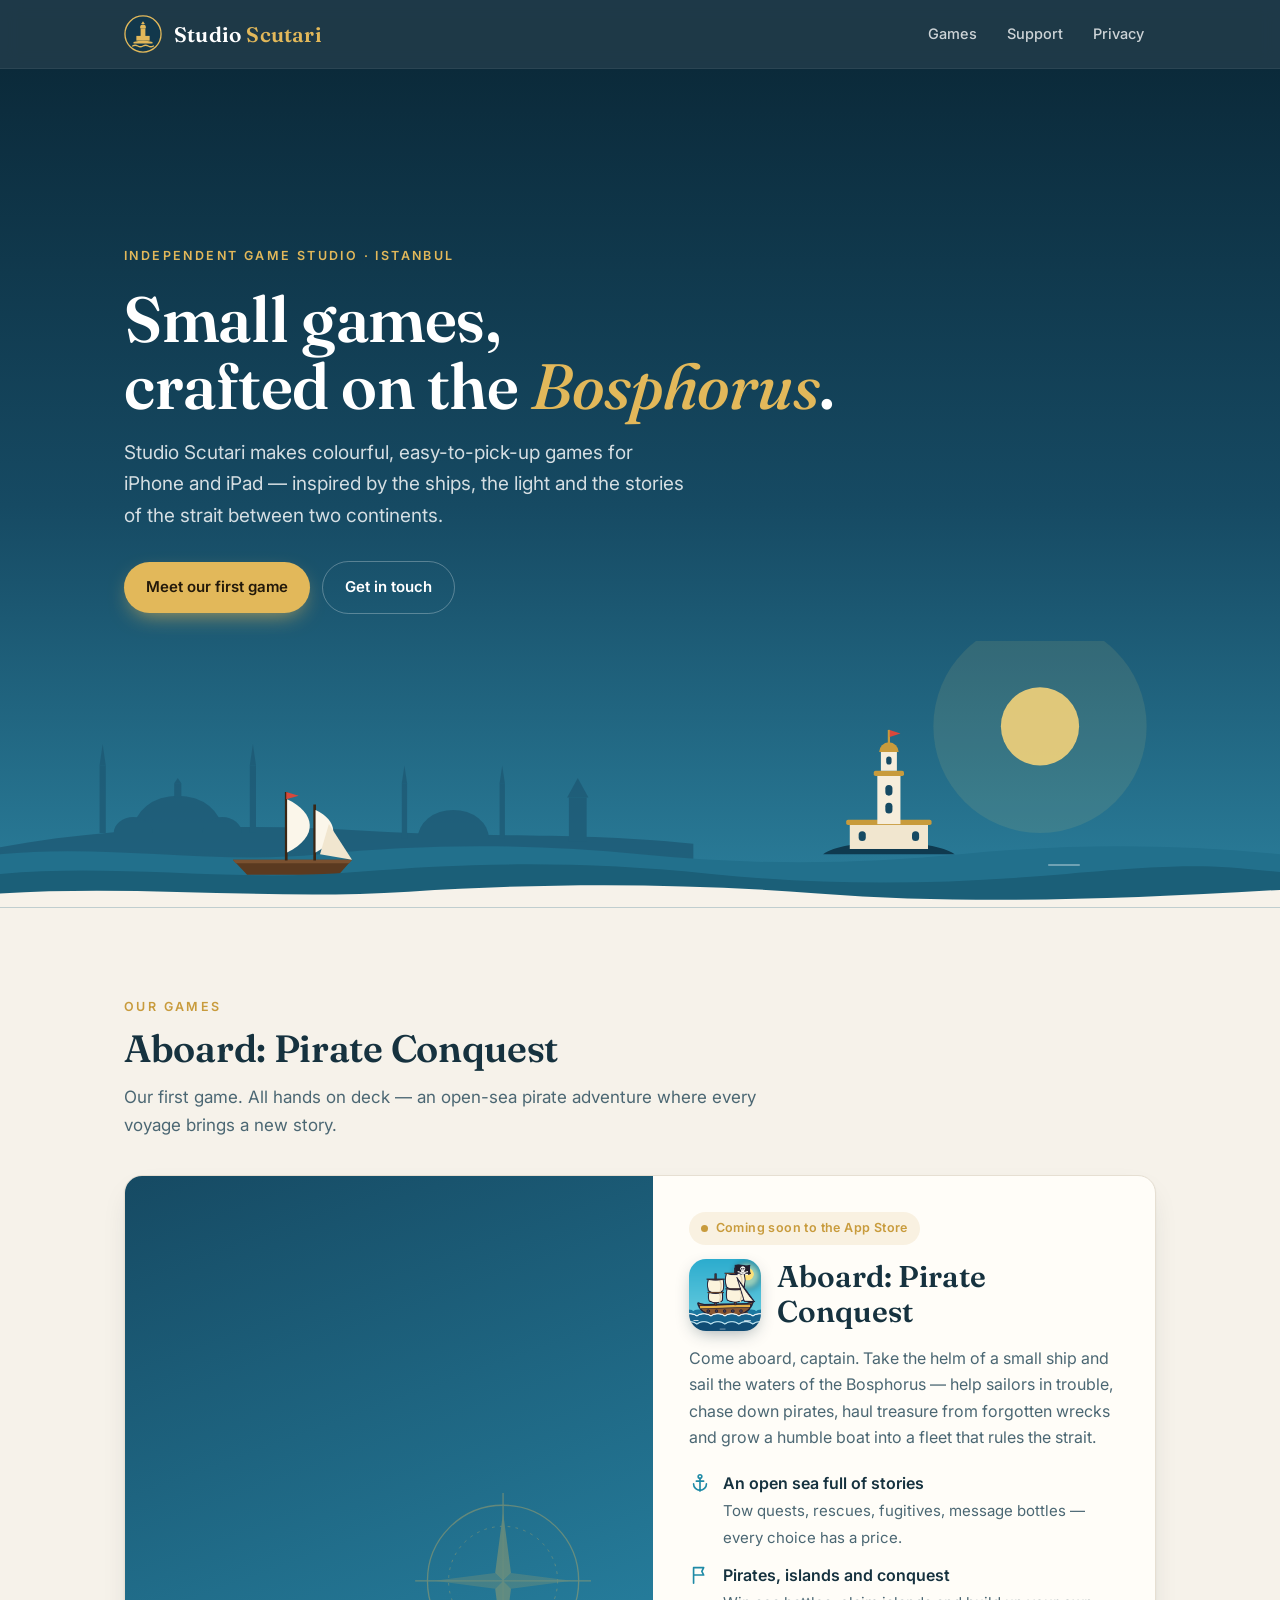
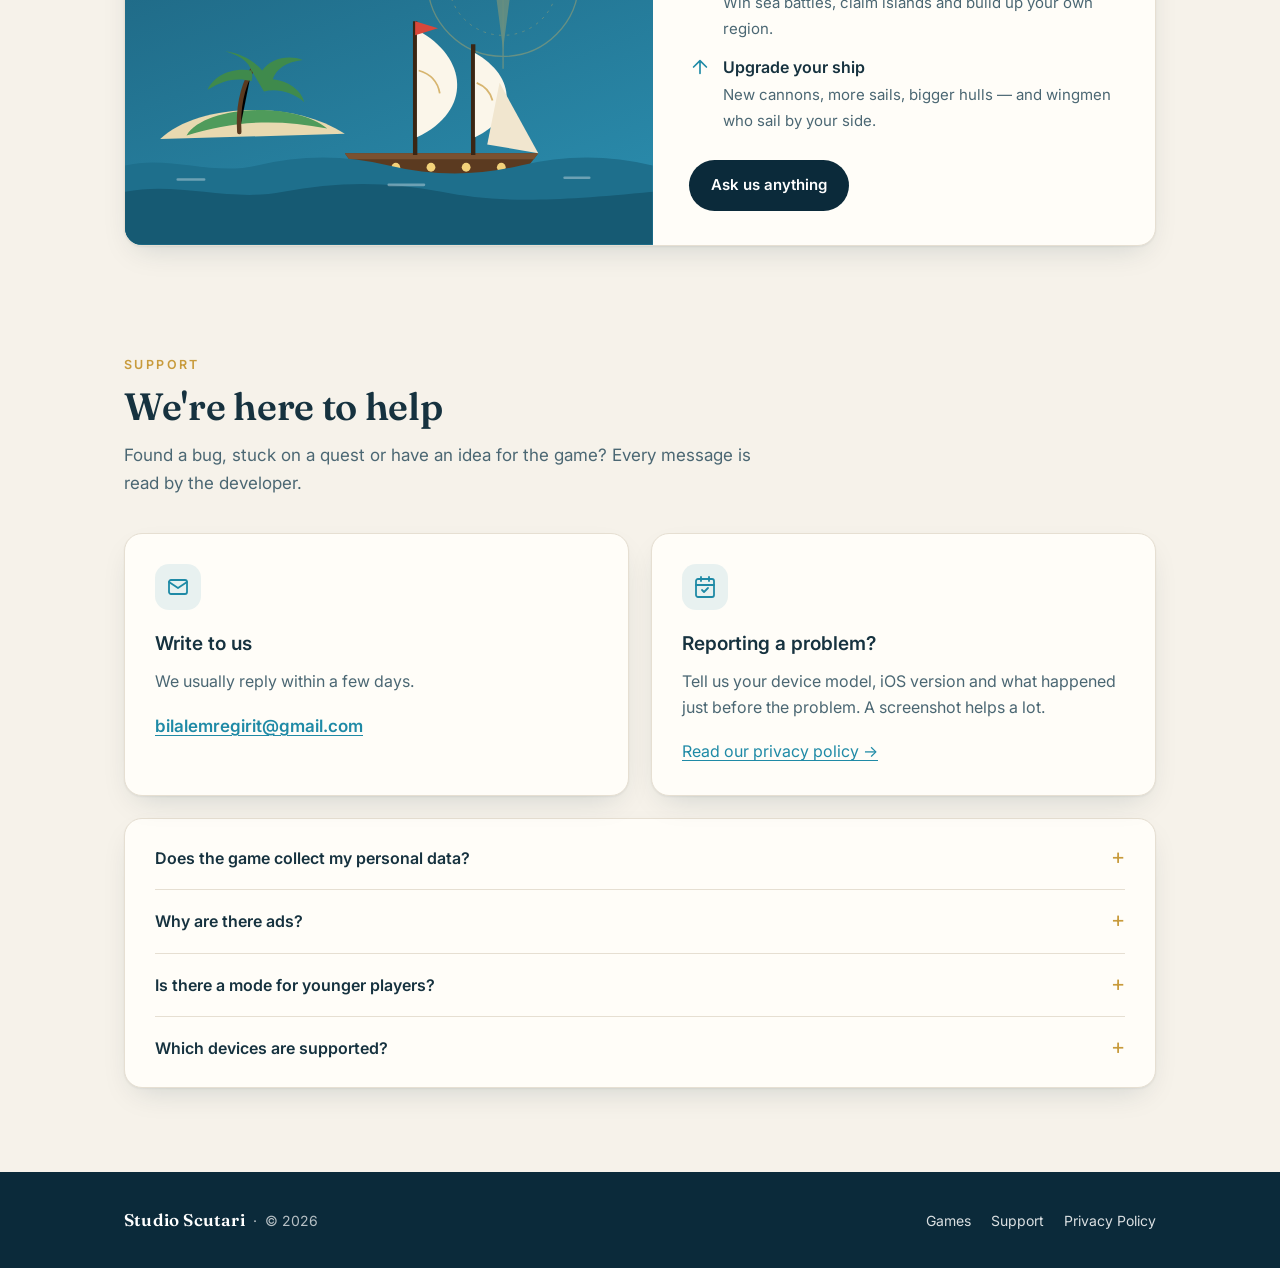
==== commit ef17b872: "Add US state privacy section and app icon Co-Authored-By: Claude Opus 5.5 <noreply@anthropic.com>" ====
--- a/index.html
+++ b/index.html
@@ -10,7 +10,8 @@
 <link rel="preconnect" href="https://fonts.googleapis.com">
 <link rel="preconnect" href="https://fonts.gstatic.com" crossorigin>
 <link href="https://fonts.googleapis.com/css2?family=Fraunces:ital,opsz,wght@0,9..144,500;0,9..144,600;1,9..144,500&family=Inter:wght@400;500;600&display=swap" rel="stylesheet">
-<link rel="stylesheet" href="style.css?v=2">
+<link rel="apple-touch-icon" href="apple-touch-icon.png">
+<link rel="stylesheet" href="style.css?v=3">
 </head>
 <body>
 
@@ -143,7 +144,10 @@
         </div>
         <div class="game-body">
           <span class="badge">Coming soon to the App Store</span>
-          <h3>Aboard: Pirate Conquest</h3>
+          <div class="game-title">
+            <img class="app-icon" src="aboard-icon.png" width="72" height="72" alt="Aboard: Pirate Conquest app icon">
+            <h3>Aboard: Pirate Conquest</h3>
+          </div>
           <p>Come aboard, captain. Take the helm of a small ship and sail the waters of the Bosphorus &mdash; help
             sailors in trouble, chase down pirates, haul treasure from forgotten wrecks and grow a humble boat into
             a fleet that rules the strait.</p>
--- a/style.css
+++ b/style.css
@@ -124,6 +124,9 @@
 }
 .badge::before { content: ""; width: 7px; height: 7px; border-radius: 50%; background: var(--brass); }
 .game h3 { font-family: "Fraunces", Georgia, serif; font-size: 30px; margin: 0 0 10px; font-weight: 600; }
+.game-title { display: flex; align-items: center; gap: 16px; margin-bottom: 14px; }
+.game-title h3 { margin: 0; line-height: 1.15; }
+.app-icon { width: 72px; height: 72px; border-radius: 17px; flex: none; box-shadow: 0 6px 18px -6px rgba(11, 42, 58, .45); }
 .game p { color: var(--ink-soft); margin: 0 0 20px; }
 .features { list-style: none; padding: 0; margin: 0 0 26px; display: grid; gap: 12px; }
 .features li { display: flex; gap: 12px; align-items: flex-start; }
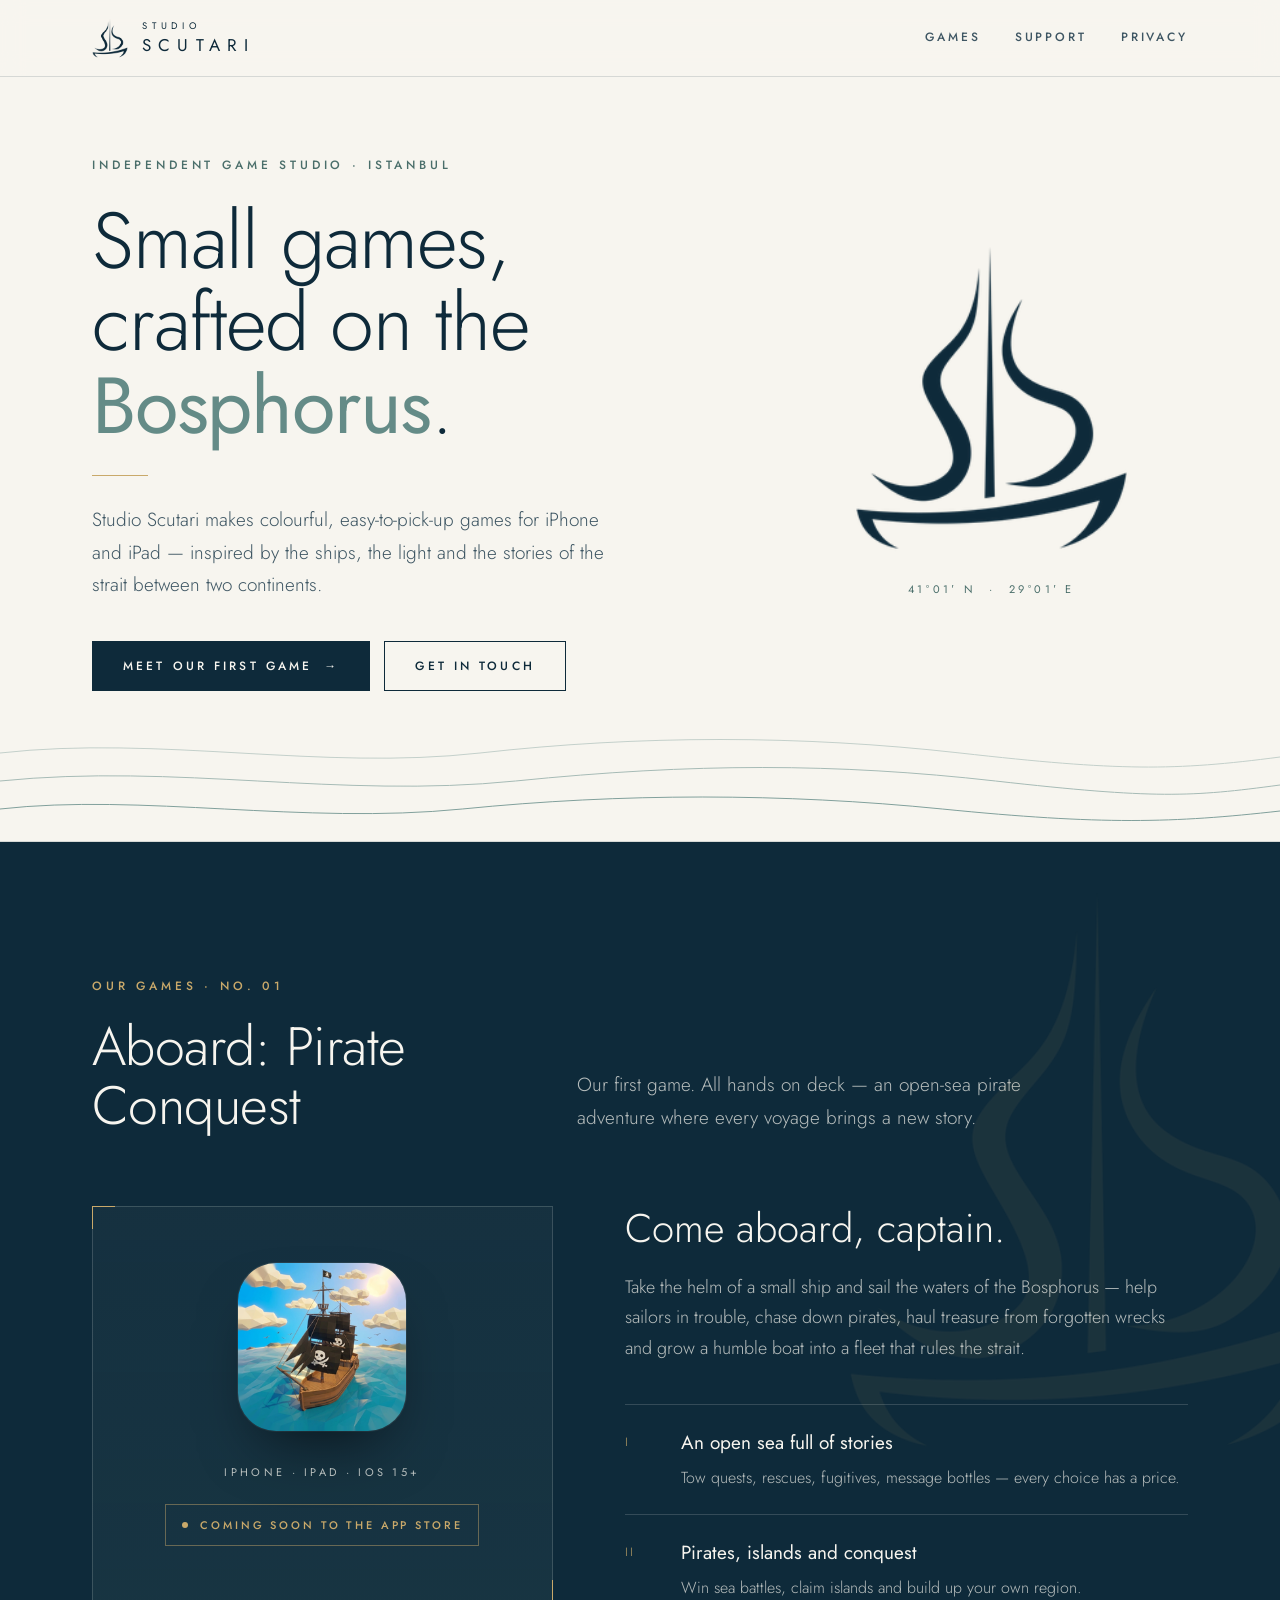
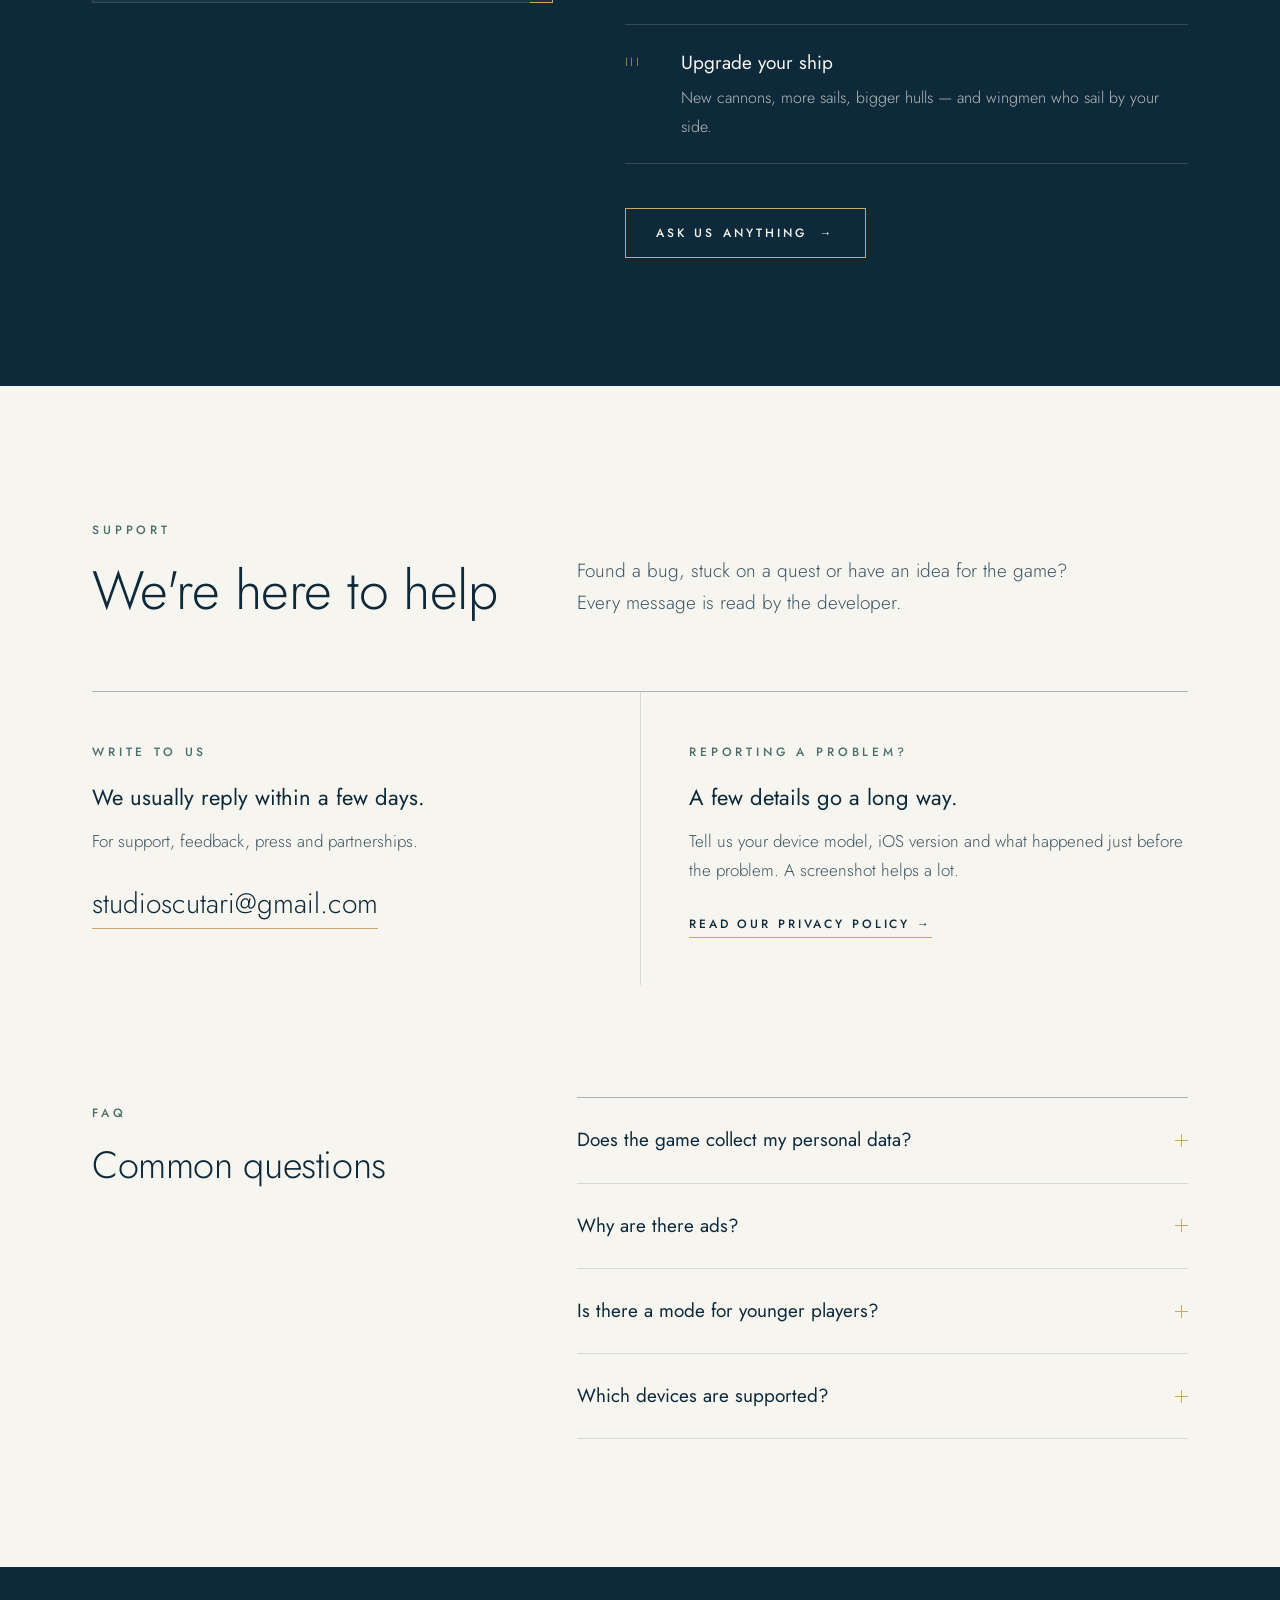
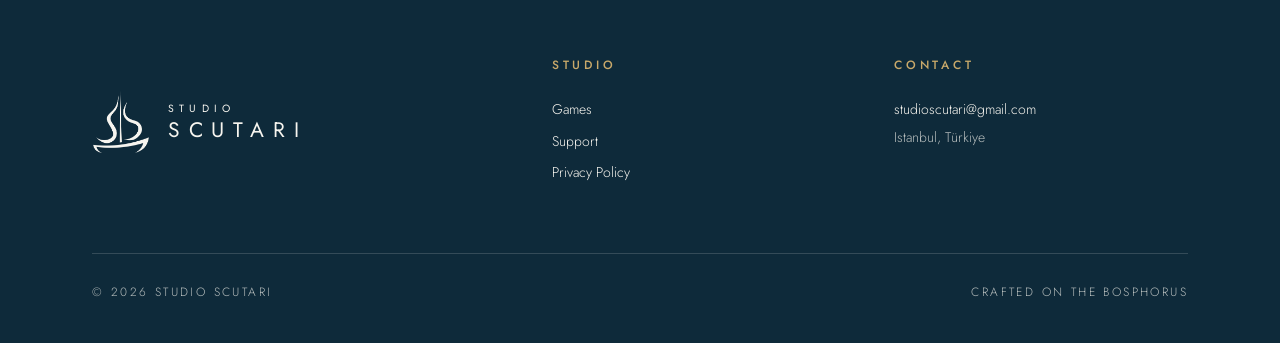
==== commit 741afb73: "Redesign site with the new Studio Scutari brand identity New ivory/navy/sand gold/sea glass palette," ====
--- a/index.html
+++ b/index.html
@@ -5,28 +5,33 @@
 <meta name="viewport" content="width=device-width, initial-scale=1">
 <title>Studio Scutari</title>
 <meta name="description" content="Studio Scutari - an independent game studio on the shores of the Bosphorus. Home of Aboard: Pirate Conquest.">
-<meta name="theme-color" content="#0b2a3a">
-<link rel="icon" href="data:image/svg+xml,%3Csvg xmlns='http://www.w3.org/2000/svg' viewBox='0 0 40 40'%3E%3Ccircle cx='20' cy='20' r='19' fill='%2312384c'/%3E%3Cpath fill='%23e2b85a' d='M18 9.5 20 6.5 22 9.5Z M17 13a3 3 0 0 1 6 0v1h-6Z'/%3E%3Crect fill='%23e2b85a' x='17.5' y='14' width='5' height='10'/%3E%3Crect fill='%23e2b85a' x='13' y='22' width='14' height='5'/%3E%3Cpath fill='%23e2b85a' d='M10 28.5q10-3 20 0v1.5H10Z'/%3E%3C/svg%3E">
+<meta name="theme-color" content="#f7f5ef" media="(prefers-color-scheme: light)">
+<meta name="theme-color" content="#0e2a3a" media="(prefers-color-scheme: dark)">
+<link rel="canonical" href="https://studioscutari.github.io/">
+<meta property="og:type" content="website">
+<meta property="og:site_name" content="Studio Scutari">
+<meta property="og:title" content="Studio Scutari">
+<meta property="og:description" content="An independent game studio on the shores of the Bosphorus. Home of Aboard: Pirate Conquest.">
+<meta property="og:url" content="https://studioscutari.github.io/">
+<meta property="og:image" content="https://studioscutari.github.io/assets/og-image.png">
+<meta property="og:image:width" content="1200">
+<meta property="og:image:height" content="630">
+<meta name="twitter:card" content="summary_large_image">
+<link rel="icon" type="image/png" href="assets/favicon-64.png">
+<link rel="apple-touch-icon" href="apple-touch-icon.png">
 <link rel="preconnect" href="https://fonts.googleapis.com">
 <link rel="preconnect" href="https://fonts.gstatic.com" crossorigin>
-<link href="https://fonts.googleapis.com/css2?family=Fraunces:ital,opsz,wght@0,9..144,500;0,9..144,600;1,9..144,500&family=Inter:wght@400;500;600&display=swap" rel="stylesheet">
-<link rel="apple-touch-icon" href="apple-touch-icon.png">
-<link rel="stylesheet" href="style.css?v=3">
+<link href="https://fonts.googleapis.com/css2?family=Jost:wght@300;400;500&display=swap" rel="stylesheet">
+<link rel="stylesheet" href="style.css?v=4">
 </head>
 <body>
 
 <header class="site-header">
   <div class="wrap">
     <a class="brand" href="./" aria-label="Studio Scutari home">
-      <svg viewBox="0 0 40 40" aria-hidden="true">
-        <circle cx="20" cy="20" r="19" fill="#12384c" stroke="#e2b85a" stroke-width="1.4"/>
-        <path fill="#e2b85a" d="M18 9.5 20 6.5 22 9.5Z M17 13a3 3 0 0 1 6 0v1h-6Z"/>
-        <rect fill="#e2b85a" x="17.5" y="14" width="5" height="10"/>
-        <rect fill="#e2b85a" x="13" y="22" width="14" height="5"/>
-        <path fill="#e2b85a" d="M10 28.5q10-3 20 0v1.5H10Z"/>
-        <path fill="none" stroke="#e2b85a" stroke-width="1.4" stroke-linecap="round" d="M9 32.6q2.75-1.6 5.5 0t5.5 0 5.5 0 5.5 0"/>
-      </svg>
-      <span class="brand-name">Studio <span>Scutari</span></span>
+      <img class="mark-light" src="assets/mark-navy.png" alt="" width="58" height="64">
+      <img class="mark-dark" src="assets/mark-ivory.png" alt="" width="58" height="64">
+      <span class="wordmark"><small>Studio</small><span>Scutari</span></span>
     </a>
     <nav class="nav" aria-label="Main">
       <a href="#games" class="hide-sm">Games</a>
@@ -37,183 +42,124 @@
 </header>
 
 <main>
-  <section class="hero" aria-labelledby="hero-title">
+  <section class="hero" aria-labelledby="hero-title" style="padding:0">
     <div class="wrap">
-      <span class="eyebrow">Independent game studio &middot; Istanbul</span>
-      <h1 id="hero-title">Small games,<br>crafted on the <em>Bosphorus</em>.</h1>
-      <p class="lead">Studio Scutari makes colourful, easy-to-pick-up games for iPhone and iPad &mdash; inspired by the
-        ships, the light and the stories of the strait between two continents.</p>
-      <a class="btn btn-gold" href="#games">Meet our first game</a>
-      <a class="btn btn-ghost" href="#support">Get in touch</a>
+      <div>
+        <span class="label">Independent game studio &middot; Istanbul</span>
+        <h1 id="hero-title">Small games,<br>crafted on the <em>Bosphorus</em>.</h1>
+        <hr class="rule">
+        <p class="lead">Studio Scutari makes colourful, easy-to-pick-up games for iPhone and iPad &mdash; inspired by the
+          ships, the light and the stories of the strait between two continents.</p>
+        <div class="actions">
+          <a class="btn btn-solid" href="#games">Meet our first game <span class="arrow" aria-hidden="true">&rarr;</span></a>
+          <a class="btn btn-line" href="#support">Get in touch</a>
+        </div>
+      </div>
+      <div class="hero-mark" aria-hidden="true">
+        <img class="mark-light" src="assets/mark-navy.png" alt="" width="218" height="240">
+        <img class="mark-dark" src="assets/mark-ivory.png" alt="" width="218" height="240">
+        <div class="coords">41&deg;01&prime; N &nbsp;&middot;&nbsp; 29&deg;01&prime; E</div>
+      </div>
     </div>
-
-    <div class="hero-art" aria-hidden="true">
-      <svg viewBox="0 0 1440 300" preserveAspectRatio="xMidYMax slice">
-        <!-- sun -->
-        <circle cx="1170" cy="96" r="120" fill="#f3d27a" opacity=".10"/>
-        <circle cx="1170" cy="96" r="44" fill="#f3d27a" opacity=".9"/>
-        <!-- skyline -->
-        <g fill="#1d5873" opacity=".75">
-          <path d="M0 232C120 210 260 204 420 214C560 222 640 214 780 228V300H0Z"/>
-          <path d="M150 214a50 40 0 0 1 100 0Z"/><path d="M128 216a22 18 0 0 1 44 0Z"/><path d="M228 216a22 18 0 0 1 44 0Z"/>
-          <rect x="196" y="160" width="8" height="16"/><path d="M196 160h8l-4-6Z"/>
-          <rect x="112" y="140" width="7" height="76"/><path d="M112 140 115.5 116 119 140Z"/>
-          <rect x="281" y="140" width="7" height="76"/><path d="M281 140 284.5 116 288 140Z"/>
-          <path d="M470 222a40 32 0 0 1 80 0Z"/>
-          <rect x="452" y="160" width="6" height="62"/><path d="M452 160 455 140 458 160Z"/>
-          <rect x="562" y="160" width="6" height="62"/><path d="M562 160 565 140 568 160Z"/>
-          <rect x="640" y="176" width="20" height="50"/><path d="M638 176h24l-12-22Z"/>
-        </g>
-        <!-- far waves -->
-        <path fill="#22708c" d="M0 240C120 228 240 252 360 240S600 228 720 240 960 252 1080 240 1320 228 1440 240V300H0Z"/>
-        <!-- ship -->
-        <g>
-          <path fill="#5b3a20" d="M262 246h134l-15 17H278Z"/>
-          <path fill="#7a5130" d="M262 246h134l-3 4H265Z"/>
-          <path stroke="#3a2614" stroke-width="3" d="M322 247V170M354 247V184"/>
-          <path fill="#fbf6ea" d="M323 238V178c32 15 36 42 0 60Z"/>
-          <path fill="#fbf6ea" d="M355 238v-48c25 12 28 33 0 48Z"/>
-          <path fill="#f1e6cf" d="M396 246 370 206 360 240Z"/>
-          <path fill="#d8483b" d="M322 170l14 4-14 4Z"/>
-        </g>
-        <!-- Maiden's Tower -->
-        <g>
-          <path fill="#0f3a4f" d="M926 240c22-18 124-18 148 0Z"/>
-          <rect x="956" y="206" width="88" height="28" fill="#f1e6cf"/>
-          <rect x="952" y="201" width="96" height="6" rx="2" fill="#c89b3c"/>
-          <g fill="#164a63"><rect x="966" y="214" width="8" height="11" rx="4"/><rect x="1026" y="214" width="8" height="11" rx="4"/></g>
-          <rect x="987" y="150" width="26" height="56" fill="#f6eddb"/>
-          <rect x="983" y="146" width="34" height="6" rx="2" fill="#c89b3c"/>
-          <rect x="991" y="124" width="18" height="22" fill="#f6eddb"/>
-          <path fill="#c89b3c" d="M989 125a11 11 0 0 1 22 0Z"/>
-          <path stroke="#c89b3c" stroke-width="2.5" d="M1000 115V100"/>
-          <path fill="#d8483b" d="M1001 100l12 4-12 4Z"/>
-          <g fill="#164a63"><rect x="996" y="162" width="8" height="12" rx="4"/><rect x="996" y="182" width="8" height="12" rx="4"/><rect x="997" y="130" width="6" height="9" rx="3"/></g>
-        </g>
-        <!-- sparkles -->
-        <g stroke="#fff" stroke-width="2" stroke-linecap="round" opacity=".35">
-          <path d="M520 256h26M1180 252h34M760 262h18M1300 266h22M90 260h20"/>
-        </g>
-        <!-- near waves -->
-        <path fill="#1b5f78" d="M0 262C140 250 260 272 400 260S660 248 800 262 1060 274 1200 262 1360 252 1440 260V300H0Z"/>
-        <path style="fill:var(--bg)" d="M0 284C160 274 300 292 460 282S760 272 920 284 1240 292 1440 280V300H0Z"/>
+    <div class="hero-waves" aria-hidden="true">
+      <svg viewBox="0 0 1440 140" preserveAspectRatio="none">
+        <path d="M0 52C180 34 360 70 540 52S900 34 1080 52 1320 70 1440 56" opacity=".35"/>
+        <path d="M0 80C200 62 380 98 580 80S940 62 1120 80 1340 96 1440 84" opacity=".55"/>
+        <path d="M0 108C160 92 340 124 520 108S880 92 1060 108 1320 122 1440 110" opacity=".8"/>
       </svg>
     </div>
   </section>
 
-  <section id="games" aria-labelledby="games-title">
+  <section id="games" class="band" aria-labelledby="games-title">
+    <img class="band-watermark" src="assets/mark-gold.png" alt="" aria-hidden="true">
     <div class="wrap">
       <div class="section-head">
-        <span class="eyebrow">Our games</span>
-        <h2 id="games-title">Aboard: Pirate Conquest</h2>
+        <div>
+          <span class="label">Our games &middot; No. 01</span>
+          <h2 id="games-title">Aboard: Pirate Conquest</h2>
+        </div>
         <p>Our first game. All hands on deck &mdash; an open-sea pirate adventure where every voyage brings a new story.</p>
       </div>
 
-      <article class="card game">
-        <div class="game-art" aria-hidden="true">
-          <svg viewBox="0 0 600 420" preserveAspectRatio="xMidYMax meet">
-            <!-- compass rose -->
-            <g transform="translate(430 120)" stroke="#e2b85a" fill="none" opacity=".35">
-              <circle r="86" stroke-width="1.5"/><circle r="62" stroke-width="1" stroke-dasharray="3 6"/>
-              <path stroke-width="1.5" d="M0-100V100M-100 0H100"/>
-              <path fill="#e2b85a" stroke="none" d="M0-78 9-9 0 0-9-9ZM0 78-9 9 0 0 9 9Z" opacity=".9"/>
-              <path fill="#e2b85a" stroke="none" d="M-78 0-9-9 0 0-9 9ZM78 0 9 9 0 0 9-9Z" opacity=".5"/>
-            </g>
-            <!-- island -->
-            <path fill="#e8d9b0" d="M40 300c40-40 150-46 210-6Z"/>
-            <path fill="#4f9b5b" d="M70 296c20-34 120-40 160-8-60-12-110-8-160 8Z"/>
-            <path stroke="#5b3a20" stroke-width="5" stroke-linecap="round" d="M130 292c-2-30 4-52 14-70"/>
-            <path fill="#3f8a4c" d="M144 222c-26-4-44 8-50 22 18-12 34-14 50-10 4-16-8-28-30-34 18 2 34 12 42 22 10-14 30-18 46-12-18 2-30 10-34 22 18 2 32 12 36 26-14-12-32-16-46-12Z"/>
-            <!-- ship -->
-            <g transform="translate(250 166)">
-              <path fill="#5b3a20" d="M0 150h220l-26 34H24Z"/>
-              <path fill="#7a5130" d="M0 150h220l-5 7H5Z"/>
-              <g fill="#f3d27a"><circle cx="58" cy="166" r="5"/><circle cx="98" cy="166" r="5"/><circle cx="138" cy="166" r="5"/><circle cx="178" cy="166" r="5"/></g>
-              <path stroke="#3a2614" stroke-width="5" d="M80 152V0M146 152V26"/>
-              <path fill="#fbf6ea" d="M82 132V10c58 30 64 92 0 122Z"/>
-              <path fill="#fbf6ea" d="M148 132V36c46 26 50 72 0 96Z"/>
-              <path fill="#f1e6cf" d="M220 150 176 70 162 140Z"/>
-              <path fill="#d8483b" d="M80 0l26 8-26 8Z"/>
-              <path stroke="#c89b3c" stroke-width="2" fill="none" d="M84 56c14 4 22 14 24 26M150 70c10 4 16 12 18 20" opacity=".7"/>
-            </g>
-            <!-- waves -->
-            <path fill="#1e6f8c" d="M0 330c50-12 100 12 150 0s100-12 150 0 100 12 150 0 100-12 150 0v90H0Z"/>
-            <path fill="#165a73" d="M0 360c60-12 120 12 180 0s120-12 180 0 120 12 240 0v60H0Z"/>
-            <g stroke="#fff" stroke-width="3" stroke-linecap="round" opacity=".35"><path d="M60 346h30M300 352h40M500 344h28"/></g>
-          </svg>
+      <article class="game">
+        <div class="game-visual">
+          <img class="app-icon" src="aboard-icon.png" width="168" height="168" alt="Aboard: Pirate Conquest app icon">
+          <div class="platform">iPhone &middot; iPad &middot; iOS 15+</div>
+          <span class="badge">Coming soon to the App Store</span>
         </div>
         <div class="game-body">
-          <span class="badge">Coming soon to the App Store</span>
-          <div class="game-title">
-            <img class="app-icon" src="aboard-icon.png" width="72" height="72" alt="Aboard: Pirate Conquest app icon">
-            <h3>Aboard: Pirate Conquest</h3>
-          </div>
-          <p>Come aboard, captain. Take the helm of a small ship and sail the waters of the Bosphorus &mdash; help
-            sailors in trouble, chase down pirates, haul treasure from forgotten wrecks and grow a humble boat into
-            a fleet that rules the strait.</p>
+          <h3>Come aboard, captain.</h3>
+          <p>Take the helm of a small ship and sail the waters of the Bosphorus &mdash; help sailors in trouble,
+            chase down pirates, haul treasure from forgotten wrecks and grow a humble boat into a fleet that rules
+            the strait.</p>
           <ul class="features">
-            <li>
-              <svg viewBox="0 0 24 24" fill="none" stroke="currentColor" stroke-width="1.8" stroke-linecap="round" stroke-linejoin="round" aria-hidden="true"><circle cx="12" cy="5" r="2"/><path d="M12 7v14M5 13a7 7 0 0 0 14 0M8 10h8"/></svg>
+            <li><span class="n">I</span>
               <div><b>An open sea full of stories</b><span>Tow quests, rescues, fugitives, message bottles &mdash; every choice has a price.</span></div>
             </li>
-            <li>
-              <svg viewBox="0 0 24 24" fill="none" stroke="currentColor" stroke-width="1.8" stroke-linecap="round" stroke-linejoin="round" aria-hidden="true"><path d="M5 21V4M5 4h11l-2 4 2 4H5"/></svg>
+            <li><span class="n">II</span>
               <div><b>Pirates, islands and conquest</b><span>Win sea battles, claim islands and build up your own region.</span></div>
             </li>
-            <li>
-              <svg viewBox="0 0 24 24" fill="none" stroke="currentColor" stroke-width="1.8" stroke-linecap="round" stroke-linejoin="round" aria-hidden="true"><path d="M12 19V5M5 12l7-7 7 7"/></svg>
+            <li><span class="n">III</span>
               <div><b>Upgrade your ship</b><span>New cannons, more sails, bigger hulls &mdash; and wingmen who sail by your side.</span></div>
             </li>
           </ul>
-          <a class="btn btn-dark" href="#support">Ask us anything</a>
+          <a class="btn btn-gold" href="#support">Ask us anything <span class="arrow" aria-hidden="true">&rarr;</span></a>
         </div>
       </article>
     </div>
   </section>
 
-  <section id="support" aria-labelledby="support-title" style="padding-top:20px">
+  <section id="support" aria-labelledby="support-title">
     <div class="wrap">
       <div class="section-head">
-        <span class="eyebrow">Support</span>
-        <h2 id="support-title">We're here to help</h2>
+        <div>
+          <span class="label">Support</span>
+          <h2 id="support-title">We're here to help</h2>
+        </div>
         <p>Found a bug, stuck on a quest or have an idea for the game? Every message is read by the developer.</p>
       </div>
 
-      <div class="grid-2">
-        <div class="card tile">
-          <div class="icon"><svg viewBox="0 0 24 24" fill="none" stroke="currentColor" stroke-width="1.8" stroke-linecap="round" stroke-linejoin="round" aria-hidden="true"><rect x="3" y="5" width="18" height="14" rx="2"/><path d="m3 7 9 6 9-6"/></svg></div>
-          <h3>Write to us</h3>
-          <p>We usually reply within a few days.</p>
-          <a class="mail" href="mailto:bilalemregirit@gmail.com?subject=Aboard%3A%20Pirate%20Conquest">bilalemregirit@gmail.com</a>
+      <div class="contact">
+        <div>
+          <span class="label">Write to us</span>
+          <h3>We usually reply within a few days.</h3>
+          <p>For support, feedback, press and partnerships.</p>
+          <a class="mail" href="mailto:studioscutari@gmail.com?subject=Aboard%3A%20Pirate%20Conquest">studioscutari@gmail.com</a>
         </div>
-        <div class="card tile">
-          <div class="icon"><svg viewBox="0 0 24 24" fill="none" stroke="currentColor" stroke-width="1.8" stroke-linecap="round" stroke-linejoin="round" aria-hidden="true"><path d="M8 2v4M16 2v4M3 10h18"/><rect x="3" y="4" width="18" height="18" rx="2"/><path d="M9 15l2 2 4-4"/></svg></div>
-          <h3>Reporting a problem?</h3>
+        <div>
+          <span class="label">Reporting a problem?</span>
+          <h3>A few details go a long way.</h3>
           <p>Tell us your device model, iOS version and what happened just before the problem. A screenshot helps a lot.</p>
-          <a href="privacy.html">Read our privacy policy &rarr;</a>
+          <a class="text-link" href="privacy.html">Read our privacy policy &rarr;</a>
         </div>
       </div>
 
-      <div class="card faq">
-        <details>
-          <summary>Does the game collect my personal data?</summary>
-          <p>No. Aboard: Pirate Conquest has no accounts and no servers of its own; your settings stay on your device.
-            The only third party is Google AdMob, which shows optional ads &mdash; see the <a href="privacy.html">privacy policy</a>.</p>
-        </details>
-        <details>
-          <summary>Why are there ads?</summary>
-          <p>The game is free. Ads are always optional: you only see one when you choose to watch it for a reward,
-            such as an instant repair or a doubled treasure chest.</p>
-        </details>
-        <details>
-          <summary>Is there a mode for younger players?</summary>
-          <p>Yes. Turn on <b>Kid-friendly mode</b> in Settings &rsaquo; Language. Ads are then requested as suitable for
-            all ages and non-personalised, and the tracking permission is not asked.</p>
-        </details>
-        <details>
-          <summary>Which devices are supported?</summary>
-          <p>iPhone and iPad with iOS 15 or later.</p>
-        </details>
+      <div class="faq-wrap">
+        <div>
+          <span class="label">FAQ</span>
+          <h2>Common questions</h2>
+        </div>
+        <div class="faq">
+          <details>
+            <summary>Does the game collect my personal data?</summary>
+            <p>No. Aboard: Pirate Conquest has no accounts and no servers of its own; your settings stay on your device.
+              The only third party is Google AdMob, which shows optional ads &mdash; see the <a href="privacy.html">privacy policy</a>.</p>
+          </details>
+          <details>
+            <summary>Why are there ads?</summary>
+            <p>The game is free. Ads are always optional: you only see one when you choose to watch it for a reward,
+              such as an instant repair or a doubled treasure chest.</p>
+          </details>
+          <details>
+            <summary>Is there a mode for younger players?</summary>
+            <p>Yes. Turn on <b>Kid-friendly mode</b> in Settings &rsaquo; Language. Ads are then requested as suitable for
+              all ages and non-personalised, and the tracking permission is not asked.</p>
+          </details>
+          <details>
+            <summary>Which devices are supported?</summary>
+            <p>iPhone and iPad with iOS 15 or later.</p>
+          </details>
+        </div>
       </div>
     </div>
   </section>
@@ -221,8 +167,27 @@
 
 <footer class="site-footer">
   <div class="wrap">
-    <div><span class="brand-name">Studio Scutari</span> &nbsp;&middot;&nbsp; &copy; 2026</div>
-    <div><a href="#games">Games</a><a href="#support">Support</a><a href="privacy.html">Privacy Policy</a></div>
+    <div class="footer-top">
+      <a class="footer-brand" href="./" aria-label="Studio Scutari home">
+        <img src="assets/mark-ivory.png" alt="" width="58" height="64">
+        <span class="wordmark"><small>Studio</small><span>Scutari</span></span>
+      </a>
+      <div class="footer-col">
+        <span class="label">Studio</span>
+        <a href="#games">Games</a>
+        <a href="#support">Support</a>
+        <a href="privacy.html">Privacy Policy</a>
+      </div>
+      <div class="footer-col">
+        <span class="label">Contact</span>
+        <a href="mailto:studioscutari@gmail.com">studioscutari@gmail.com</a>
+        <span>Istanbul, T&uuml;rkiye</span>
+      </div>
+    </div>
+    <div class="footer-bottom">
+      <span>&copy; 2026 Studio Scutari</span>
+      <span>Crafted on the Bosphorus</span>
+    </div>
   </div>
 </footer>
 
--- a/style.css
+++ b/style.css
@@ -1,33 +1,40 @@
-/* Studio Scutari - shared styles */
+/* Studio Scutari - shared styles
+   Palette: Midnight Navy #0E2A3A · Ivory #F7F5EF · Sand Gold #C9A96A · Sea Glass #648B87
+   Type: Jost (geometric sans, Futura-like) */
 :root {
-  --navy: #0b2a3a;
-  --navy-2: #12384c;
-  --ink: #16323f;
-  --ink-soft: #4b6773;
-  --muted: #7d939c;
-  --bg: #f6f2ea;
-  --paper: #fffdf8;
-  --line: #e6dfd2;
-  --brass: #c89b3c;
-  --brass-2: #e2b85a;
-  --teal: #1f8aa6;
-  --sea-1: #2a8fb0;
-  --sea-2: #1c6f8c;
-  --sea-3: #145670;
-  --radius: 18px;
-  --shadow: 0 1px 2px rgba(11, 42, 58, .06), 0 12px 32px -12px rgba(11, 42, 58, .18);
+  --navy: #0e2a3a;
+  --navy-deep: #0a2130;
+  --ivory: #f7f5ef;
+  --gold: #c9a96a;
+  --sea: #648b87;
+
+  --bg: var(--ivory);
+  --surface: #fbfaf6;
+  --ink: var(--navy);
+  --ink-soft: #3e5663;
+  --label: #4a6e6a;          /* Sea Glass, darkened for small text on ivory */
+  --line: rgba(14, 42, 58, .14);
+  --line-strong: rgba(14, 42, 58, .32);
+  --band: var(--navy);
+  --band-ink: var(--ivory);
+  --band-soft: rgba(247, 245, 239, .72);
+  --band-line: rgba(247, 245, 239, .16);
+
+  --sans: "Jost", "Futura", "Century Gothic", -apple-system, BlinkMacSystemFont, "Segoe UI", sans-serif;
+  --track: .32em;
   color-scheme: light;
 }
 
 @media (prefers-color-scheme: dark) {
   :root {
-    --ink: #e9eef0;
-    --ink-soft: #b5c4ca;
-    --muted: #8aa0a8;
-    --bg: #0a1d27;
-    --paper: #0f2633;
-    --line: #1e3c4b;
-    --shadow: 0 1px 2px rgba(0, 0, 0, .3), 0 16px 40px -16px rgba(0, 0, 0, .6);
+    --bg: var(--navy);
+    --surface: #123245;
+    --ink: var(--ivory);
+    --ink-soft: rgba(247, 245, 239, .74);
+    --label: #8fb3ae;
+    --line: rgba(247, 245, 239, .14);
+    --line-strong: rgba(247, 245, 239, .34);
+    --band: var(--navy-deep);
     color-scheme: dark;
   }
 }
@@ -38,179 +45,255 @@
   margin: 0;
   background: var(--bg);
   color: var(--ink);
-  font: 400 16px/1.65 "Inter", -apple-system, BlinkMacSystemFont, "Segoe UI", Roboto, sans-serif;
+  font: 400 17px/1.7 var(--sans);
   -webkit-font-smoothing: antialiased;
-}
-a { color: var(--teal); text-decoration-thickness: 1px; text-underline-offset: 3px; }
-a:hover { color: var(--brass); }
+  text-rendering: optimizeLegibility;
+}
+a { color: inherit; text-decoration-color: var(--gold); text-decoration-thickness: 1px; text-underline-offset: 4px; }
+a:hover { color: var(--sea); }
 img, svg { display: block; max-width: 100%; }
-
-.wrap { max-width: 1080px; margin: 0 auto; padding: 0 24px; }
+::selection { background: var(--gold); color: var(--navy); }
+
+.wrap { max-width: 1160px; margin: 0 auto; padding: 0 32px; }
+
+.label {
+  display: inline-block; font-size: 12px; font-weight: 500; letter-spacing: var(--track); text-transform: uppercase;
+  color: var(--label);
+}
+.rule { display: block; width: 56px; height: 1px; background: var(--gold); border: 0; margin: 28px 0; }
+
+/* Logo mark swaps with the colour scheme */
+.mark-dark { display: none; }
+@media (prefers-color-scheme: dark) {
+  .mark-light { display: none; }
+  .mark-dark { display: block; }
+}
 
 /* ---------- Header ---------- */
 .site-header {
   position: sticky; top: 0; z-index: 10;
-  background: rgba(11, 42, 58, .92);
-  backdrop-filter: saturate(1.4) blur(10px);
-  -webkit-backdrop-filter: saturate(1.4) blur(10px);
-  border-bottom: 1px solid rgba(255, 255, 255, .06);
-}
-.site-header .wrap { display: flex; align-items: center; justify-content: space-between; height: 68px; }
-.brand { display: flex; align-items: center; gap: 12px; color: #fff; text-decoration: none; }
-.brand:hover { color: #fff; }
-.brand svg { width: 38px; height: 38px; }
-.brand-name { font-family: "Fraunces", Georgia, serif; font-size: 21px; font-weight: 600; letter-spacing: .2px; }
-.brand-name span { color: var(--brass-2); }
-.nav { display: flex; gap: 6px; }
+  background: color-mix(in srgb, var(--bg) 88%, transparent);
+  backdrop-filter: saturate(1.2) blur(12px);
+  -webkit-backdrop-filter: saturate(1.2) blur(12px);
+  border-bottom: 1px solid var(--line);
+}
+.site-header .wrap { display: flex; align-items: center; justify-content: space-between; height: 76px; }
+.brand { display: flex; align-items: center; gap: 14px; text-decoration: none; color: var(--ink); }
+.brand:hover { color: var(--ink); }
+.brand img { height: 40px; width: auto; }
+.wordmark { display: flex; flex-direction: column; line-height: 1; text-transform: uppercase; }
+.wordmark small { font-size: 9.5px; font-weight: 400; letter-spacing: .5em; margin-bottom: 6px; }
+.wordmark span { font-size: 17px; font-weight: 400; letter-spacing: .42em; }
+.nav { display: flex; gap: 34px; }
 .nav a {
-  color: rgba(255, 255, 255, .78); text-decoration: none; font-size: 14.5px; font-weight: 500;
-  padding: 8px 12px; border-radius: 999px; transition: background .2s, color .2s;
-}
-.nav a:hover, .nav a[aria-current="page"] { color: #fff; background: rgba(255, 255, 255, .08); }
+  font-size: 12px; font-weight: 500; letter-spacing: .24em; text-transform: uppercase; text-decoration: none;
+  color: var(--ink-soft); padding: 6px 0; border-bottom: 1px solid transparent; transition: color .2s, border-color .2s;
+}
+.nav a:hover, .nav a[aria-current="page"] { color: var(--ink); border-bottom-color: var(--gold); }
+
+/* ---------- Buttons ---------- */
+.btn {
+  display: inline-flex; align-items: center; justify-content: center; gap: 12px;
+  font: 500 12px/1 var(--sans); letter-spacing: .26em; text-transform: uppercase; text-decoration: none;
+  padding: 18px 30px; border: 1px solid var(--ink); transition: background .25s, color .25s, border-color .25s;
+}
+.btn-solid { background: var(--ink); color: var(--bg); }
+.btn-solid:hover { background: transparent; color: var(--ink); }
+.btn-line { color: var(--ink); background: transparent; }
+.btn-line:hover { background: var(--ink); color: var(--bg); }
+.btn-gold { border-color: var(--gold); color: var(--band-ink); }
+.btn-gold:hover { background: var(--gold); color: var(--navy); }
+.btn .arrow { transition: transform .25s; }
+.btn:hover .arrow { transform: translateX(4px); }
+.actions { display: flex; flex-wrap: wrap; gap: 14px; }
 
 /* ---------- Hero ---------- */
-.hero {
-  position: relative; overflow: hidden; color: #fff;
-  background: linear-gradient(180deg, #0b2a3a 0%, #164a63 52%, #2b7f9c 100%);
-}
-.hero .wrap { position: relative; z-index: 2; padding-top: 88px; padding-bottom: 210px; }
-.eyebrow {
-  display: inline-block; font-size: 12.5px; font-weight: 600; letter-spacing: 2.4px; text-transform: uppercase;
-  color: var(--brass-2); margin-bottom: 18px;
+.hero { position: relative; overflow: hidden; border-bottom: 1px solid var(--line); }
+.hero .wrap {
+  position: relative; z-index: 2; display: grid; grid-template-columns: 1.25fr .75fr; align-items: center; gap: 48px;
+  min-height: min(760px, calc(100vh - 76px)); padding-top: 72px; padding-bottom: 150px;
 }
 .hero h1 {
-  font-family: "Fraunces", Georgia, serif; font-weight: 600; font-size: clamp(38px, 6vw, 64px);
-  line-height: 1.05; margin: 0 0 18px; letter-spacing: -.5px;
-}
-.hero h1 em { font-style: italic; color: var(--brass-2); font-weight: 500; }
-.hero p.lead { font-size: clamp(17px, 2.2vw, 19px); color: rgba(255, 255, 255, .82); max-width: 560px; margin: 0 0 30px; }
-.hero-art { position: absolute; left: 0; right: 0; bottom: 0; z-index: 1; }
-.hero-art svg { width: 100%; height: auto; }
-
-.btn {
-  display: inline-flex; align-items: center; gap: 10px; text-decoration: none; font-weight: 600; font-size: 15px;
-  padding: 13px 22px; border-radius: 999px; transition: transform .15s, box-shadow .2s, background .2s;
-}
-.btn:hover { transform: translateY(-1px); }
-.btn-gold { background: var(--brass-2); color: #23190a; box-shadow: 0 8px 22px -8px rgba(226, 184, 90, .8); }
-.btn-gold:hover { background: #ecc672; color: #23190a; }
-.btn-ghost { color: #fff; border: 1px solid rgba(255, 255, 255, .28); margin-left: 8px; }
-.btn-ghost:hover { color: #fff; background: rgba(255, 255, 255, .08); }
-.btn-dark { background: var(--navy); color: #fff; }
-.btn-dark:hover { background: var(--navy-2); color: #fff; }
+  font-weight: 300; font-size: clamp(42px, 6.2vw, 82px); line-height: 1.04; letter-spacing: -.015em;
+  margin: 22px 0 0;
+}
+.hero h1 em { font-style: normal; font-weight: 400; color: var(--sea); }
+.hero .lead { font-size: clamp(17px, 1.6vw, 19px); font-weight: 300; color: var(--ink-soft); max-width: 520px; margin: 0 0 40px; }
+.hero-mark { justify-self: center; position: relative; }
+.hero-mark img { width: clamp(180px, 22vw, 290px); height: auto; }
+.coords {
+  margin-top: 26px; text-align: center; font-size: 11px; letter-spacing: .32em; text-transform: uppercase; color: var(--label);
+}
+.hero-waves { position: absolute; left: 0; right: 0; bottom: 0; z-index: 1; pointer-events: none; }
+.hero-waves svg { width: 100%; height: 140px; }
+.hero-waves path { fill: none; stroke: var(--sea); stroke-width: 1; vector-effect: non-scaling-stroke; }
 
 /* ---------- Sections ---------- */
-section { padding: 84px 0; }
-.section-head { max-width: 640px; margin-bottom: 36px; }
-.section-head .eyebrow { color: var(--brass); margin-bottom: 10px; }
+section { padding: 128px 0; }
+.section-head { display: grid; grid-template-columns: 1fr 1.4fr; gap: 48px; align-items: end; margin-bottom: 72px; }
 h2 {
-  font-family: "Fraunces", Georgia, serif; font-weight: 600; font-size: clamp(28px, 4vw, 38px);
-  line-height: 1.15; margin: 0 0 12px; letter-spacing: -.3px;
-}
-.section-head p { color: var(--ink-soft); margin: 0; font-size: 17px; }
-
-.card {
-  background: var(--paper); border: 1px solid var(--line); border-radius: var(--radius); box-shadow: var(--shadow);
-}
-
-/* Game card */
-.game { display: grid; grid-template-columns: 1.05fr 1fr; overflow: hidden; }
-.game-art { background: linear-gradient(160deg, #164a63, #2b8fb0); min-height: 320px; position: relative; }
-.game-art svg { position: absolute; inset: 0; width: 100%; height: 100%; }
-.game-body { padding: 36px 36px 34px; }
+  font-weight: 300; font-size: clamp(34px, 4.4vw, 54px); line-height: 1.08; letter-spacing: -.01em; margin: 18px 0 0;
+}
+.section-head p { color: var(--ink-soft); font-weight: 300; font-size: 19px; margin: 0; max-width: 520px; }
+
+/* ---------- Games band ---------- */
+.band { background: var(--band); color: var(--band-ink); position: relative; overflow: hidden; }
+.band .label { color: var(--gold); }
+.band .section-head p { color: var(--band-soft); }
+.band a:hover { color: var(--gold); }
+.band-watermark {
+  position: absolute; right: -80px; top: 40px; width: 520px; opacity: .07; pointer-events: none;
+}
+
+.game { display: grid; grid-template-columns: .9fr 1.1fr; gap: 72px; align-items: start; position: relative; }
+.game-visual {
+  position: relative; border: 1px solid var(--band-line); padding: 56px 40px; text-align: center;
+  background: linear-gradient(180deg, rgba(247, 245, 239, .03), rgba(100, 139, 135, .10));
+}
+.game-visual::before, .game-visual::after {
+  content: ""; position: absolute; width: 22px; height: 22px; border-color: var(--gold); border-style: solid;
+}
+.game-visual::before { top: -1px; left: -1px; border-width: 1px 0 0 1px; }
+.game-visual::after { bottom: -1px; right: -1px; border-width: 0 1px 1px 0; }
+.app-icon {
+  width: 168px; height: 168px; border-radius: 38px; margin: 0 auto 32px;
+  box-shadow: 0 30px 60px -24px rgba(0, 0, 0, .6), 0 0 0 1px rgba(247, 245, 239, .08);
+}
+.game-visual .platform { font-size: 11px; letter-spacing: .3em; text-transform: uppercase; color: var(--band-soft); }
 .badge {
-  display: inline-flex; align-items: center; gap: 8px; font-size: 12.5px; font-weight: 600; letter-spacing: .4px;
-  color: var(--brass); background: rgba(200, 155, 60, .12); padding: 6px 12px; border-radius: 999px; margin-bottom: 14px;
-}
-.badge::before { content: ""; width: 7px; height: 7px; border-radius: 50%; background: var(--brass); }
-.game h3 { font-family: "Fraunces", Georgia, serif; font-size: 30px; margin: 0 0 10px; font-weight: 600; }
-.game-title { display: flex; align-items: center; gap: 16px; margin-bottom: 14px; }
-.game-title h3 { margin: 0; line-height: 1.15; }
-.app-icon { width: 72px; height: 72px; border-radius: 17px; flex: none; box-shadow: 0 6px 18px -6px rgba(11, 42, 58, .45); }
-.game p { color: var(--ink-soft); margin: 0 0 20px; }
-.features { list-style: none; padding: 0; margin: 0 0 26px; display: grid; gap: 12px; }
-.features li { display: flex; gap: 12px; align-items: flex-start; }
-.features svg { flex: none; width: 22px; height: 22px; margin-top: 2px; color: var(--teal); }
-.features b { display: block; font-weight: 600; }
-.features span { color: var(--ink-soft); font-size: 15px; }
-
-/* Support grid */
-.grid-2 { display: grid; grid-template-columns: 1fr 1fr; gap: 22px; }
-.tile { padding: 30px; }
-.tile h3 { font-size: 19px; margin: 0 0 8px; font-weight: 600; }
-.tile p { color: var(--ink-soft); margin: 0 0 18px; }
-.tile .icon {
-  width: 46px; height: 46px; border-radius: 14px; display: grid; place-items: center; margin-bottom: 18px;
-  background: rgba(31, 138, 166, .1); color: var(--teal);
-}
-.tile .icon svg { width: 24px; height: 24px; }
-.mail { font-weight: 600; font-size: 17px; }
-
-.faq { margin-top: 22px; padding: 8px 30px; }
-.faq details { border-bottom: 1px solid var(--line); padding: 18px 0; }
-.faq details:last-child { border-bottom: 0; }
+  display: inline-flex; align-items: center; gap: 12px; margin-top: 22px;
+  font-size: 11px; font-weight: 500; letter-spacing: .26em; text-transform: uppercase; color: var(--gold);
+  border: 1px solid rgba(201, 169, 106, .45); padding: 11px 16px;
+}
+.badge::before { content: ""; width: 6px; height: 6px; border-radius: 50%; background: var(--gold); animation: pulse 2.4s ease-in-out infinite; }
+@keyframes pulse { 50% { opacity: .35; } }
+
+.game-body h3 { font-weight: 300; font-size: clamp(30px, 3.2vw, 40px); line-height: 1.1; margin: 0 0 22px; }
+.game-body > p { color: var(--band-soft); font-weight: 300; font-size: 18px; margin: 0 0 40px; }
+.features { list-style: none; margin: 0 0 44px; padding: 0; border-top: 1px solid var(--band-line); }
+.features li { display: grid; grid-template-columns: 56px 1fr; padding: 22px 0; border-bottom: 1px solid var(--band-line); }
+.features .n { font-size: 12px; letter-spacing: .2em; color: var(--gold); padding-top: 5px; }
+.features b { display: block; font-weight: 400; font-size: 19px; margin-bottom: 4px; }
+.features span { color: var(--band-soft); font-weight: 300; font-size: 16px; }
+
+/* ---------- Support ---------- */
+.contact { display: grid; grid-template-columns: 1fr 1fr; border-top: 1px solid var(--line-strong); }
+.contact > div { padding: 44px 48px 48px 0; }
+.contact > div + div { padding: 44px 0 48px 48px; border-left: 1px solid var(--line); }
+.contact h3 { font-weight: 400; font-size: 22px; margin: 14px 0 10px; }
+.contact p { color: var(--ink-soft); font-weight: 300; margin: 0 0 24px; }
+.mail { font-size: clamp(20px, 2.4vw, 28px); font-weight: 300; text-decoration: none; border-bottom: 1px solid var(--gold); padding-bottom: 4px; word-break: break-all; }
+.text-link { font-size: 12px; font-weight: 500; letter-spacing: .24em; text-transform: uppercase; text-decoration: none; border-bottom: 1px solid var(--gold); padding-bottom: 4px; }
+
+.faq-wrap { display: grid; grid-template-columns: 1fr 1.4fr; gap: 48px; margin-top: 112px; }
+.faq-wrap h2 { font-size: clamp(28px, 3vw, 38px); }
+.faq { border-top: 1px solid var(--line-strong); }
+.faq details { border-bottom: 1px solid var(--line); }
 .faq summary {
-  cursor: pointer; list-style: none; font-weight: 600; display: flex; justify-content: space-between; gap: 16px;
+  cursor: pointer; list-style: none; display: flex; justify-content: space-between; align-items: center; gap: 24px;
+  padding: 26px 0; font-size: 19px; font-weight: 400;
 }
 .faq summary::-webkit-details-marker { display: none; }
-.faq summary::after { content: "+"; color: var(--brass); font-size: 22px; line-height: 1; font-weight: 400; }
-.faq details[open] summary::after { content: "\2013"; }
-.faq details p { color: var(--ink-soft); margin: 10px 0 0; }
+.faq summary::after {
+  content: ""; flex: none; width: 13px; height: 13px; transition: transform .3s;
+  background:
+    linear-gradient(var(--gold), var(--gold)) center / 13px 1px no-repeat,
+    linear-gradient(var(--gold), var(--gold)) center / 1px 13px no-repeat;
+}
+.faq details[open] summary::after { transform: rotate(45deg); }
+.faq details p { color: var(--ink-soft); font-weight: 300; margin: -6px 0 28px; max-width: 600px; }
+.faq b { font-weight: 500; color: var(--ink); }
 
 /* ---------- Policy page ---------- */
-.page-hero { background: linear-gradient(180deg, #0b2a3a, #164a63); color: #fff; }
-.page-hero .wrap { padding-top: 64px; padding-bottom: 64px; }
-.page-hero h1 { font-family: "Fraunces", Georgia, serif; font-size: clamp(34px, 5vw, 48px); margin: 0 0 10px; font-weight: 600; }
-.page-hero p { color: rgba(255, 255, 255, .78); margin: 0; }
-
-.policy { display: grid; grid-template-columns: 240px 1fr; gap: 48px; padding: 56px 0 90px; }
-.toc { position: sticky; top: 96px; align-self: start; font-size: 14.5px; }
-.toc b { display: block; font-size: 12px; letter-spacing: 1.8px; text-transform: uppercase; color: var(--muted); margin-bottom: 12px; }
-.toc ol { list-style: none; margin: 0; padding: 0; border-left: 2px solid var(--line); }
-.toc a { display: block; padding: 6px 0 6px 16px; margin-left: -2px; color: var(--ink-soft); text-decoration: none; border-left: 2px solid transparent; }
-.toc a:hover { color: var(--ink); border-left-color: var(--brass); }
-
-.glance { padding: 26px 30px; margin-bottom: 34px; border-left: 4px solid var(--brass); }
-.glance h2 { font-size: 22px; margin-bottom: 14px; }
-.glance ul { margin: 0; padding: 0; list-style: none; display: grid; gap: 10px; }
-.glance li { display: flex; gap: 10px; }
-.glance li::before { content: "\2713"; color: var(--teal); font-weight: 700; }
-
-.doc h2 { font-size: 24px; margin: 40px 0 10px; scroll-margin-top: 96px; }
-.doc h2 .n { color: var(--brass); font-size: 18px; margin-right: 8px; font-family: "Inter", sans-serif; font-weight: 600; }
-.doc p, .doc li { color: var(--ink-soft); }
+.page-hero { border-bottom: 1px solid var(--line); }
+.page-hero .wrap { padding-top: 96px; padding-bottom: 80px; }
+.page-hero h1 { font-weight: 300; font-size: clamp(42px, 6vw, 72px); line-height: 1.05; margin: 20px 0 0; letter-spacing: -.01em; }
+.page-hero p { color: var(--ink-soft); font-weight: 300; margin: 0; letter-spacing: .04em; }
+
+.policy { display: grid; grid-template-columns: 240px 1fr; gap: 80px; padding-top: 80px; padding-bottom: 128px; }
+.toc { position: sticky; top: 112px; align-self: start; }
+.toc .label { margin-bottom: 20px; }
+.toc ol { list-style: none; margin: 0; padding: 0; border-left: 1px solid var(--line); counter-reset: toc; }
+.toc li { counter-increment: toc; }
+.toc a {
+  display: flex; gap: 12px; padding: 7px 0 7px 18px; margin-left: -1px; font-size: 14.5px; font-weight: 300;
+  color: var(--ink-soft); text-decoration: none; border-left: 1px solid transparent; transition: color .2s, border-color .2s;
+}
+.toc a::before { content: counter(toc, decimal-leading-zero); color: var(--label); font-size: 12px; padding-top: 2px; }
+.toc a:hover { color: var(--ink); border-left-color: var(--gold); }
+
+.doc { max-width: 720px; }
+.glance { border: 1px solid var(--line); background: var(--surface); padding: 36px 40px; margin-bottom: 56px; position: relative; }
+.glance::before { content: ""; position: absolute; left: -1px; top: -1px; bottom: -1px; width: 2px; background: var(--gold); }
+.doc .glance h2 { font-size: 13px; border: 0; padding: 0; font-weight: 500; letter-spacing: var(--track); text-transform: uppercase; color: var(--label); margin: 0 0 18px; }
+.glance ul { margin: 0; padding: 0; list-style: none; display: grid; gap: 12px; }
+.glance li { display: grid; grid-template-columns: 28px 1fr; color: var(--ink); font-weight: 300; }
+.glance li::before { content: ""; width: 14px; height: 1px; background: var(--gold); margin-top: 14px; }
+
+.doc h2 {
+  font-size: 26px; font-weight: 400; margin: 64px 0 16px; padding-top: 24px; border-top: 1px solid var(--line);
+  scroll-margin-top: 100px; letter-spacing: 0;
+}
+.doc h2 .n { display: block; font-size: 12px; font-weight: 500; letter-spacing: var(--track); color: var(--label); margin-bottom: 6px; }
+.doc p, .doc li { color: var(--ink-soft); font-weight: 300; }
 .doc ul { padding-left: 20px; }
-.doc li { margin: 6px 0; }
-.doc strong { color: var(--ink); }
+.doc li { margin: 8px 0; }
+.doc li::marker { color: var(--gold); }
+.doc strong { color: var(--ink); font-weight: 500; }
 .path {
-  font-family: ui-monospace, SFMono-Regular, Menlo, monospace; font-size: 13.5px; color: var(--ink);
-  background: rgba(31, 138, 166, .1); padding: 2px 7px; border-radius: 6px; white-space: nowrap;
+  font-size: 14px; font-weight: 400; color: var(--ink); white-space: nowrap;
+  border: 1px solid var(--line); padding: 2px 8px;
 }
 
 /* ---------- Footer ---------- */
-.site-footer { background: var(--navy); color: rgba(255, 255, 255, .7); font-size: 14px; }
-.site-footer .wrap { display: flex; justify-content: space-between; align-items: center; gap: 16px; padding-top: 34px; padding-bottom: 34px; flex-wrap: wrap; }
-.site-footer a { color: rgba(255, 255, 255, .85); text-decoration: none; margin-left: 20px; }
-.site-footer a:hover { color: var(--brass-2); }
-.site-footer .brand-name { font-size: 17px; color: #fff; }
+.site-footer { background: var(--band); color: var(--band-soft); font-size: 14px; font-weight: 300; }
+.site-footer .wrap { padding-top: 88px; padding-bottom: 40px; }
+.footer-top { display: grid; grid-template-columns: 1.4fr 1fr 1fr; gap: 48px; padding-bottom: 64px; border-bottom: 1px solid var(--band-line); }
+.footer-brand { display: flex; align-items: center; gap: 18px; color: var(--band-ink); text-decoration: none; }
+.footer-brand:hover { color: var(--band-ink); }
+.footer-brand img { height: 64px; width: auto; }
+.footer-brand .wordmark small { font-size: 10.5px; }
+.footer-brand .wordmark span { font-size: 21px; }
+.footer-col .label { color: var(--gold); margin-bottom: 18px; display: block; }
+.footer-col a { display: block; color: var(--band-ink); text-decoration: none; padding: 4px 0; }
+.footer-col a:hover { color: var(--gold); }
+.footer-bottom { display: flex; justify-content: space-between; gap: 16px; flex-wrap: wrap; padding-top: 28px; font-size: 12px; letter-spacing: .2em; text-transform: uppercase; }
 
 /* ---------- Responsive ---------- */
-@media (max-width: 860px) {
-  .game { grid-template-columns: 1fr; }
-  .game-art { min-height: 220px; }
-  .grid-2 { grid-template-columns: 1fr; }
-  .policy { grid-template-columns: 1fr; gap: 0; padding-top: 36px; }
+@media (max-width: 900px) {
+  section { padding: 96px 0; }
+  .hero .wrap { grid-template-columns: 1fr; min-height: 0; padding-top: 64px; padding-bottom: 130px; gap: 56px; }
+  .hero-mark { order: -1; justify-self: start; }
+  .hero-mark img { width: 120px; }
+  .coords { text-align: left; }
+  .section-head, .faq-wrap { grid-template-columns: 1fr; gap: 20px; }
+  .section-head { margin-bottom: 56px; }
+  .faq-wrap { margin-top: 88px; }
+  .game { grid-template-columns: 1fr; gap: 48px; }
+  .contact { grid-template-columns: 1fr; }
+  .contact > div, .contact > div + div { padding: 36px 0; border-left: 0; }
+  .contact > div + div { border-top: 1px solid var(--line); }
+  .policy { grid-template-columns: 1fr; gap: 0; padding-top: 48px; }
   .toc { display: none; }
-}
-@media (max-width: 560px) {
-  .wrap { padding: 0 16px; }
-  .nav a { padding: 8px 9px; font-size: 14px; }
+  .footer-top { grid-template-columns: 1fr 1fr; }
+  .footer-top > :first-child { grid-column: 1 / -1; }
+}
+@media (max-width: 600px) {
+  .wrap { padding: 0 20px; }
+  .site-header .wrap { height: 64px; }
+  .brand img { height: 32px; }
+  .wordmark small { font-size: 8px; letter-spacing: .44em; margin-bottom: 5px; }
+  .wordmark span { font-size: 14px; letter-spacing: .36em; }
+  .nav { gap: 18px; }
+  .nav a { font-size: 11px; letter-spacing: .16em; }
   .nav a.hide-sm { display: none; }
-  .brand-name { font-size: 18px; }
-  .hero .wrap { padding-top: 48px; padding-bottom: 150px; }
-  .hero-art svg { height: 150px; }
-  .btn-ghost { margin: 12px 0 0; }
-  .game-body, .tile { padding: 24px; }
-  .faq { padding: 4px 22px; }
-  .site-footer a { margin: 0 16px 0 0; }
-}
+  .actions .btn { flex: 1 1 100%; }
+  .game-visual { padding: 44px 24px; }
+  .app-icon { width: 132px; height: 132px; border-radius: 30px; }
+  .glance { padding: 28px 24px; }
+  .band-watermark { width: 340px; right: -120px; }
+}
+@media (prefers-reduced-motion: reduce) {
+  html { scroll-behavior: auto; }
+  .badge::before { animation: none; }
+}
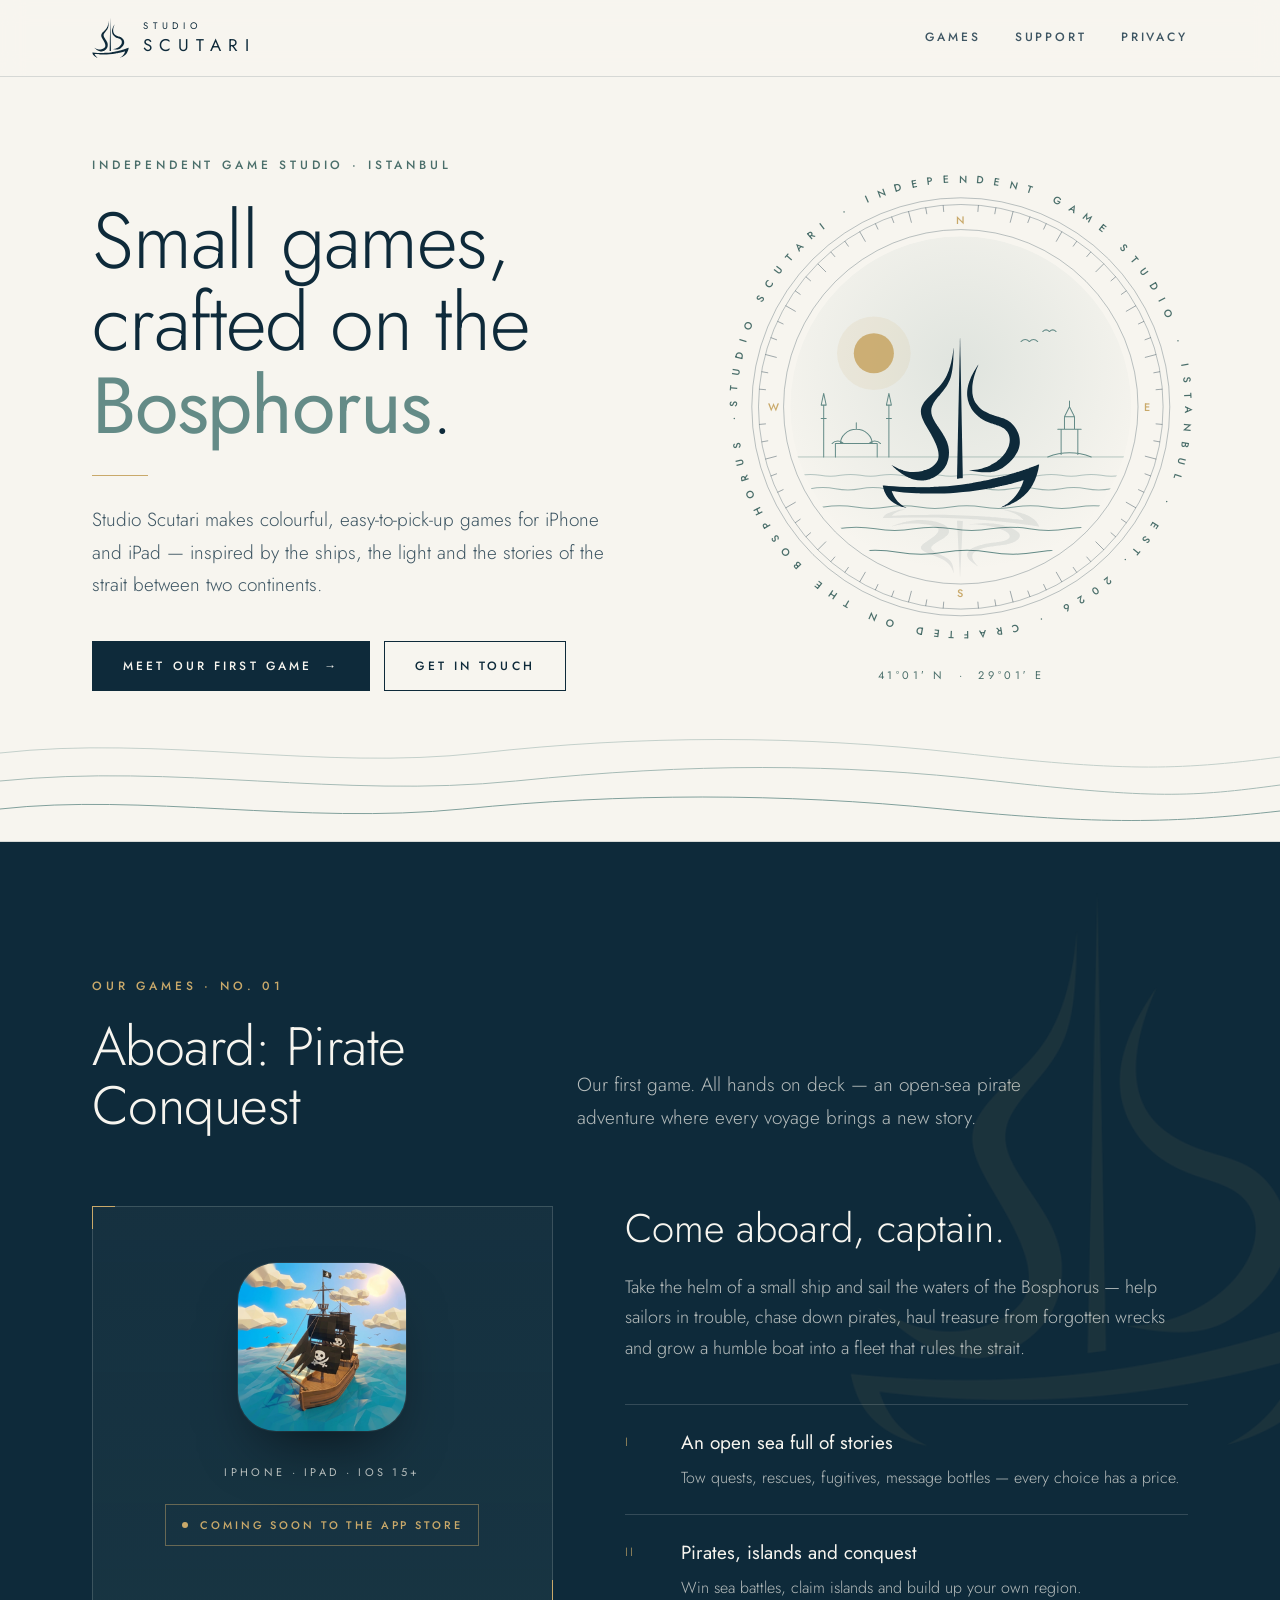
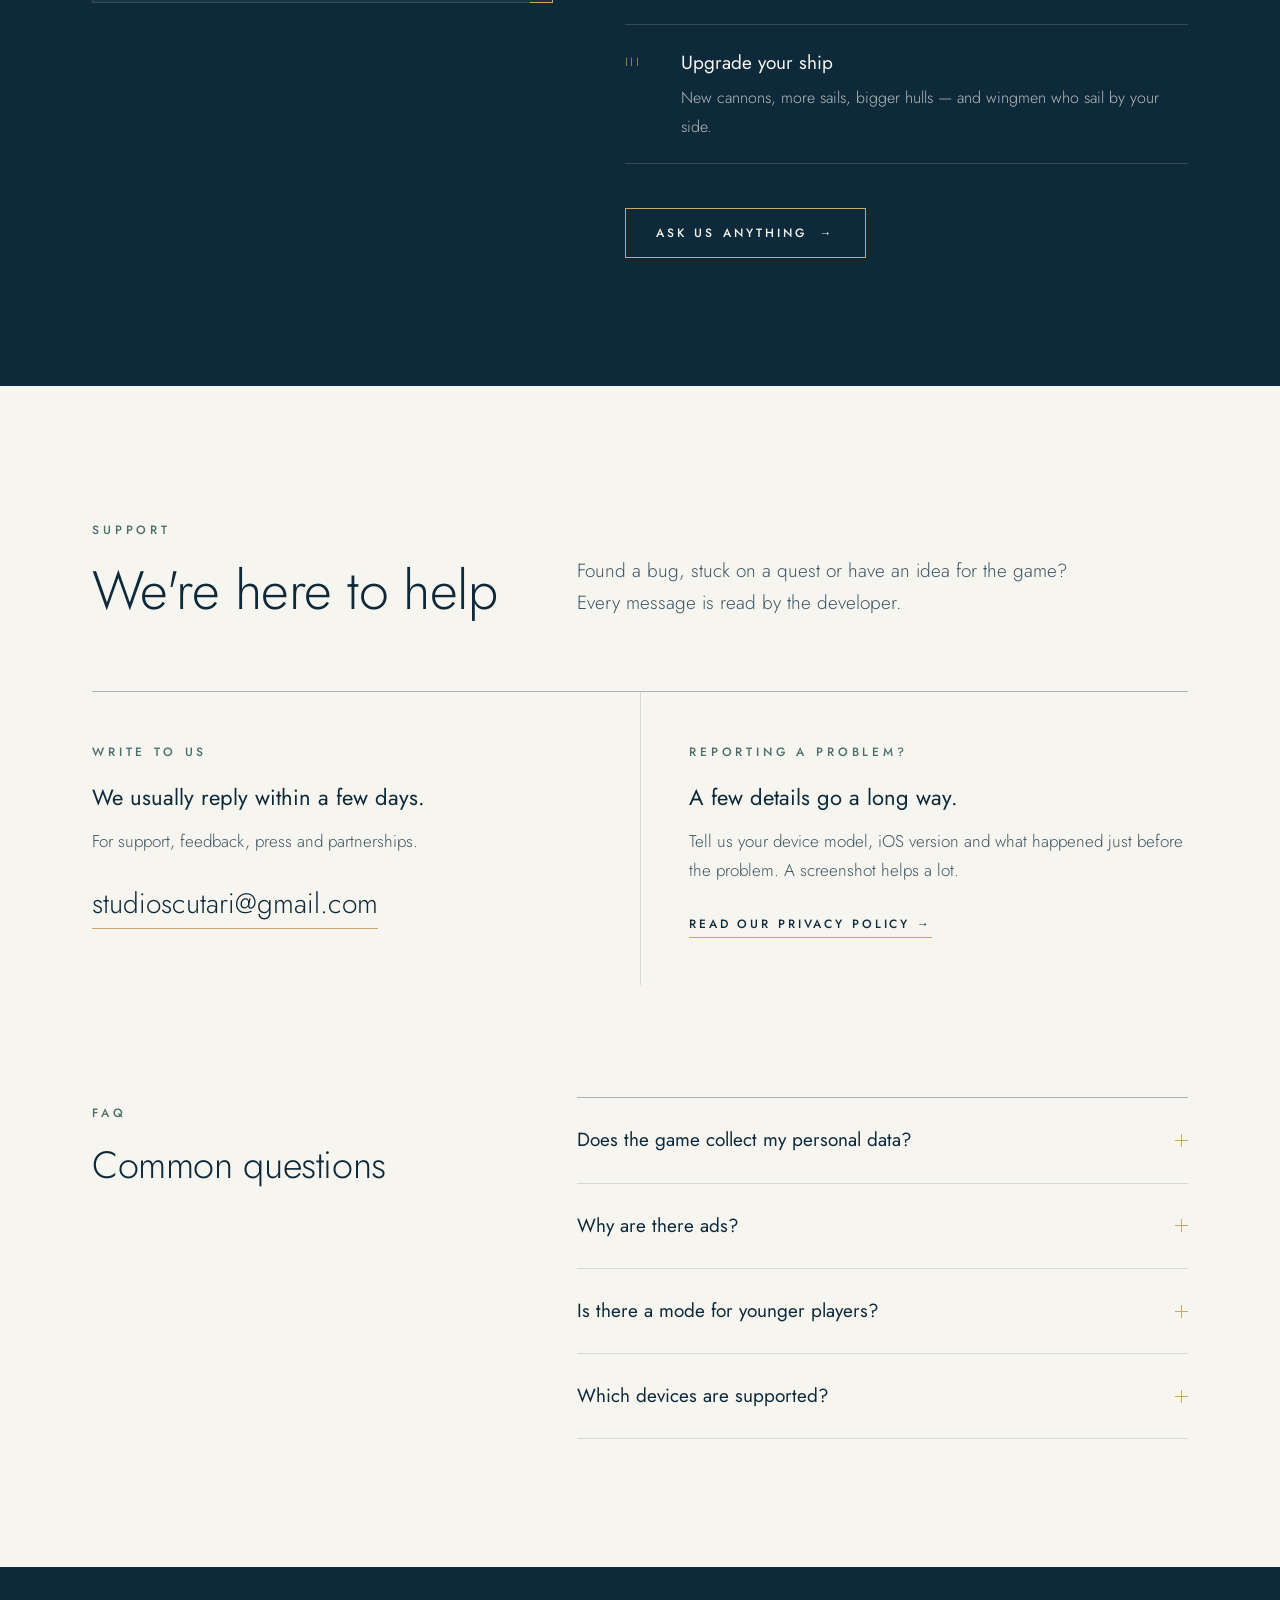
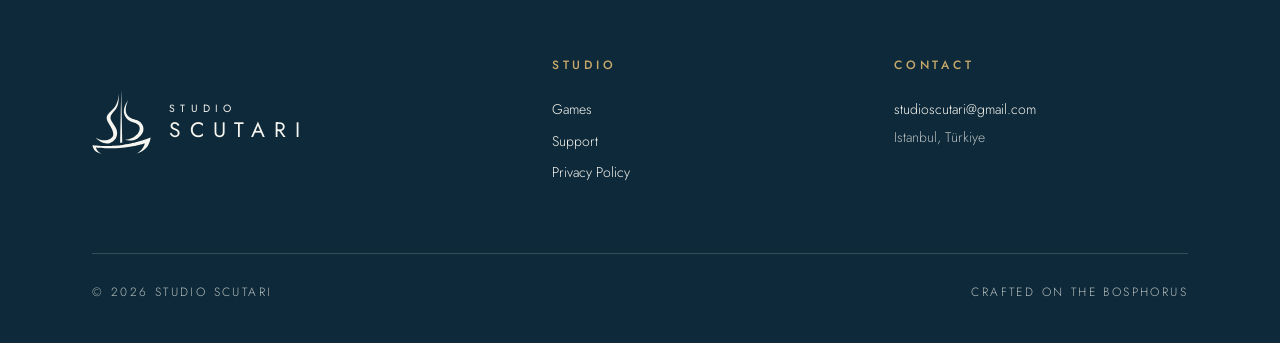
==== commit c1f861f7: "Hero: vector logo and animated compass porthole Trace the sailboat mark to a single SVG symbol and u" ====
--- a/index.html
+++ b/index.html
@@ -2,6 +2,7 @@
 <html lang="en">
 <head>
 <meta charset="utf-8">
+<meta name="color-scheme" content="light dark">
 <meta name="viewport" content="width=device-width, initial-scale=1">
 <title>Studio Scutari</title>
 <meta name="description" content="Studio Scutari - an independent game studio on the shores of the Bosphorus. Home of Aboard: Pirate Conquest.">
@@ -22,15 +23,15 @@
 <link rel="preconnect" href="https://fonts.googleapis.com">
 <link rel="preconnect" href="https://fonts.gstatic.com" crossorigin>
 <link href="https://fonts.googleapis.com/css2?family=Jost:wght@300;400;500&display=swap" rel="stylesheet">
-<link rel="stylesheet" href="style.css?v=4">
+<link rel="stylesheet" href="style.css?v=5">
 </head>
 <body>
+<svg width="0" height="0" style="position:absolute" aria-hidden="true"><defs><symbol id="sc-mark" viewBox="202 183 595 648"><path d="M294.4 827.1C293.9 826.8 292.6 826.1 291.6 825.6C290.6 825.1 288.9 824.2 287.8 823.5C286.7 822.9 285.5 822.2 285.2 822.0C282.1 820.3 275.5 815.7 271.3 812.2C258.3 801.3 248.5 787.7 242.5 772.0C242.2 771.2 241.7 770.0 241.5 769.5C240.8 767.8 240.3 766.2 240.1 765.2C239.9 764.2 240.1 764.2 243.6 764.6C247.2 765.2 261.0 766.7 268.7 767.5C290.9 769.7 305.7 770.8 332.5 772.3C339.4 772.7 350.4 773.1 373.8 773.7C403.6 774.5 447.4 773.2 482.3 770.5C517.8 767.8 548.5 764.1 583.5 758.5C593.1 756.9 594.8 756.6 600.0 755.6C601.2 755.4 602.9 755.1 603.8 755.0C605.5 754.8 607.6 754.4 612.2 753.5C613.4 753.2 615.8 752.8 617.3 752.5C618.9 752.2 621.1 751.7 622.3 751.5C623.5 751.3 625.8 750.8 627.3 750.5C632.3 749.5 638.4 748.3 641.8 747.5C642.9 747.3 645.0 746.8 646.5 746.5C648.0 746.2 650.1 745.7 651.2 745.5C652.3 745.2 654.3 744.8 655.7 744.5C657.0 744.2 658.9 743.7 659.9 743.5C660.8 743.2 661.8 743.0 662.2 743.0C662.5 743.0 663.5 742.8 664.5 742.5C665.4 742.3 667.2 741.8 668.5 741.5C669.8 741.2 671.7 740.8 672.7 740.5C673.7 740.3 675.5 739.8 676.8 739.5C678.1 739.2 680.1 738.7 681.2 738.5C682.3 738.2 684.1 737.7 685.2 737.5C686.3 737.2 687.9 736.8 688.8 736.5C689.8 736.3 691.5 735.8 692.7 735.5C696.0 734.7 701.0 733.3 704.2 732.5C705.2 732.2 706.8 731.8 707.8 731.5C711.3 730.6 713.5 730.0 715.2 729.5C720.0 728.2 720.9 727.9 721.8 727.6C722.4 727.4 723.3 727.1 723.8 727.0C725.1 726.7 727.9 725.9 730.8 725.0C735.1 723.7 735.4 723.7 735.6 724.2C735.7 724.5 735.6 725.0 735.4 725.4C735.2 725.8 734.6 727.7 734.0 729.7C733.4 731.6 732.7 733.6 732.5 734.2C732.2 734.7 731.8 735.8 731.6 736.5C729.0 743.3 725.5 750.9 721.5 758.4C720.4 760.6 720.5 760.5 718.2 764.2C707.2 782.5 694.3 796.7 676.8 809.9C673.8 812.2 671.3 814.0 671.1 814.0C671.0 814.0 670.4 814.4 669.7 814.9C668.3 816.0 668.6 815.8 662.0 819.8C659.2 821.5 656.1 823.2 655.3 823.6C654.4 824.1 653.6 824.5 653.5 824.7C653.4 824.9 653.0 825.0 652.7 825.0C651.8 825.0 651.5 825.6 652.2 825.9C652.6 826.1 654.1 825.7 657.8 824.5C658.6 824.3 660.1 823.8 661.2 823.5C662.3 823.2 663.7 822.7 664.3 822.5C667.1 821.5 667.9 821.3 668.8 821.0C669.4 820.8 670.7 820.4 671.7 820.0C672.7 819.6 673.9 819.2 674.3 819.0C676.2 818.4 680.8 816.5 683.2 815.5C683.7 815.2 684.8 814.7 685.7 814.4C690.9 812.1 698.1 808.5 701.8 806.5C702.9 805.9 704.3 805.1 704.8 804.9C706.0 804.3 707.9 803.1 712.1 800.6C713.8 799.5 715.5 798.5 715.8 798.2C716.2 798.0 717.0 797.4 717.7 796.9C718.4 796.4 719.0 796.0 719.1 796.0C719.6 796.0 731.6 786.8 735.0 783.9C742.7 777.2 750.9 768.5 756.9 760.4C759.7 756.8 765.0 749.1 765.0 748.8C765.0 748.8 765.4 748.1 766.0 747.3C766.5 746.5 767.3 745.2 767.7 744.5C768.1 743.8 768.6 742.7 769.0 742.2C771.7 737.5 776.5 727.9 778.6 722.8C778.8 722.2 779.2 721.2 779.5 720.6C779.9 719.5 780.5 717.9 781.5 715.3C781.8 714.6 782.2 713.4 782.5 712.7C783.7 709.4 784.6 706.8 785.0 705.5C785.8 702.9 786.3 701.1 786.6 700.2C788.0 695.9 790.0 688.0 791.5 681.0C792.4 676.5 793.8 668.6 794.2 665.8C794.4 663.6 794.2 663.6 789.8 665.5C789.3 665.7 788.2 666.2 787.3 666.5C786.5 666.8 785.5 667.2 785.0 667.4C784.5 667.6 783.8 667.9 783.3 668.0C782.9 668.2 781.7 668.6 780.7 669.0C779.7 669.4 778.5 669.8 778.0 670.0C777.5 670.2 776.3 670.6 775.3 671.0C774.3 671.4 773.1 671.8 772.7 672.0C772.2 672.2 771.0 672.6 770.0 673.0C769.0 673.4 767.8 673.8 767.3 674.0C766.9 674.2 765.7 674.6 764.7 675.0C763.7 675.4 762.4 675.9 761.8 676.0C760.8 676.3 759.9 676.6 756.3 678.0C755.3 678.4 754.0 678.9 753.5 679.0C752.9 679.2 751.0 679.8 749.2 680.5C747.3 681.2 745.4 681.8 744.8 682.0C744.3 682.1 743.0 682.6 742.0 683.0C741.0 683.4 739.7 683.8 739.2 684.0C737.9 684.4 736.1 685.0 734.7 685.5C734.1 685.8 733.4 686.0 733.2 686.0C732.9 686.0 732.2 686.2 731.6 686.5C730.2 687.0 728.5 687.6 727.2 688.0C726.6 688.2 725.6 688.5 725.0 688.7C724.4 688.9 723.3 689.3 722.7 689.5C722.0 689.7 720.6 690.2 719.5 690.5C718.4 690.8 717.0 691.3 716.3 691.5C715.1 691.9 709.9 693.6 706.7 694.5C705.7 694.8 704.3 695.3 703.7 695.5C703.0 695.7 701.6 696.2 700.5 696.5C699.4 696.8 697.9 697.3 697.2 697.5C696.4 697.7 694.9 698.2 693.8 698.5C691.1 699.3 688.7 700.0 687.2 700.5C686.4 700.7 684.9 701.2 683.7 701.5C682.5 701.8 680.9 702.3 680.2 702.5C679.4 702.7 677.9 703.2 676.7 703.5C674.5 704.1 672.9 704.5 669.8 705.4C668.9 705.7 667.2 706.2 666.0 706.5C664.8 706.8 663.2 707.3 662.3 707.5C661.5 707.7 659.9 708.2 658.7 708.5C657.5 708.8 655.8 709.3 654.8 709.5C653.9 709.8 652.2 710.2 651.0 710.5C649.8 710.8 648.1 711.3 647.2 711.5C646.2 711.8 644.6 712.2 643.5 712.5C642.4 712.7 640.5 713.2 639.3 713.5C633.9 714.9 630.1 715.8 627.2 716.5C625.9 716.8 624.0 717.2 623.0 717.5C622.0 717.7 620.4 718.1 619.5 718.3C618.6 718.6 617.2 718.9 616.5 719.0C615.8 719.1 614.4 719.4 613.5 719.7C610.1 720.5 608.1 721.0 605.5 721.5C604.0 721.8 601.9 722.3 600.8 722.5C599.7 722.8 597.6 723.2 596.2 723.5C594.7 723.8 592.6 724.3 591.5 724.5C587.9 725.3 583.3 726.2 576.7 727.5C575.3 727.8 573.2 728.2 572.1 728.5C571.0 728.8 569.7 729.0 569.3 729.0C568.9 729.0 567.4 729.2 566.2 729.5C563.1 730.1 559.3 730.8 555.3 731.5C553.6 731.8 551.2 732.3 550.1 732.5C549.0 732.8 547.6 733.0 547.1 733.0C546.6 733.0 545.1 733.2 543.7 733.5C540.7 734.1 536.4 734.8 531.8 735.5C529.9 735.8 526.9 736.2 525.1 736.5C492.1 741.5 456.9 745.3 423.7 747.5C407.0 748.6 403.9 748.7 395.8 749.0C391.2 749.2 383.3 749.5 378.2 749.7C366.5 750.2 306.8 749.9 294.8 749.4C259.0 747.7 232.1 745.8 211.5 743.4C208.9 743.1 206.5 743.0 206.2 743.1C205.6 743.3 205.6 743.2 206.6 747.5C207.6 752.1 208.4 755.1 210.2 760.3C211.5 764.5 211.8 765.2 213.5 769.2C215.6 774.0 218.6 779.6 221.6 784.2C229.8 796.6 243.7 808.3 259.3 815.9C265.8 819.1 267.2 819.7 271.0 821.0C271.5 821.2 272.7 821.6 273.7 822.0C274.7 822.4 275.9 822.8 276.5 823.0C277.0 823.1 277.9 823.4 278.3 823.6C279.8 824.2 284.8 825.5 289.7 826.6C293.8 827.6 293.8 827.6 294.7 827.6C295.5 827.6 295.4 827.6 294.4 827.1ZM359.7 724.2C366.1 723.5 369.1 723.0 375.2 721.5C377.7 720.8 383.1 719.1 384.8 718.5C385.4 718.2 386.6 717.8 387.4 717.5C391.0 716.1 395.5 714.0 399.0 712.1C400.0 711.5 401.4 710.7 402.2 710.3C402.9 709.9 403.9 709.3 404.5 709.0C405.1 708.6 405.7 708.2 406.0 708.1C406.9 707.7 410.8 704.9 414.7 702.0C422.2 696.3 428.4 690.1 434.3 682.6C437.9 678.0 438.6 676.9 441.0 673.0C442.1 671.1 443.2 669.3 443.3 669.0C443.7 668.4 445.9 663.9 446.6 662.3C446.9 661.7 447.2 660.9 447.4 660.6C449.2 657.0 452.4 645.8 453.5 639.3C455.6 626.9 455.6 610.4 453.5 601.1C453.2 600.0 453.0 598.7 453.0 598.3C453.0 597.9 452.8 596.8 452.5 595.9C452.3 594.9 451.8 593.2 451.5 592.0C450.6 588.6 449.1 584.0 448.0 581.0C447.6 580.0 447.1 578.7 447.0 578.1C446.8 577.5 446.5 576.9 446.3 576.8C446.1 576.7 446.0 576.4 446.0 576.2C446.0 575.4 441.6 566.2 439.1 561.7C438.5 560.7 437.7 559.2 437.3 558.4C436.2 556.5 436.2 556.4 433.7 552.2C432.5 550.2 431.3 548.4 431.2 548.1C430.4 546.7 426.8 541.3 414.3 522.7C408.4 513.8 406.8 511.5 404.8 508.2C404.5 507.8 404.2 507.3 404.1 507.0C404.0 506.7 403.5 505.9 403.0 505.2C402.5 504.4 401.7 503.2 401.3 502.5C400.9 501.8 400.3 500.6 399.9 500.0C397.7 496.2 394.1 488.6 392.4 484.2C392.2 483.4 391.7 482.3 391.5 481.7C391.2 481.1 391.0 480.4 391.0 480.1C391.0 479.8 390.8 478.9 390.5 478.2C388.6 472.4 387.8 462.9 388.8 456.0C389.3 452.9 389.5 451.7 390.6 448.0C391.2 445.6 393.9 439.2 395.1 437.2C395.6 436.4 396.0 435.6 396.0 435.5C396.0 434.9 402.7 424.7 406.1 420.2C408.0 417.7 409.2 416.2 415.8 408.0C417.1 406.5 419.5 403.6 421.1 401.6C429.0 392.4 437.7 381.6 440.4 377.7C444.1 372.3 447.0 368.0 447.0 367.8C447.0 367.8 447.4 367.1 447.9 366.4C448.3 365.7 448.9 364.9 449.0 364.5C449.2 364.1 449.9 362.9 450.5 361.8C452.0 359.3 457.0 349.2 457.0 348.7C457.0 348.5 457.2 348.0 457.5 347.4C457.7 346.9 458.2 345.9 458.4 345.2C458.7 344.4 459.2 343.2 459.5 342.4C460.8 338.9 460.9 338.5 462.4 333.2C467.1 316.8 469.9 296.3 471.5 267.7C472.0 257.9 472.9 225.1 472.6 224.8C472.4 224.6 471.4 231.3 470.5 239.5C470.2 242.1 469.8 245.6 469.5 247.4C469.2 249.2 468.8 252.2 468.5 254.1C468.2 256.0 467.7 258.7 467.5 260.2C467.2 261.6 466.7 264.0 466.5 265.5C465.8 268.8 465.1 272.5 464.4 275.3C464.2 276.5 463.7 278.5 463.5 279.7C463.2 280.9 462.8 282.6 462.5 283.5C460.9 289.8 460.3 292.0 459.5 294.5C459.3 295.2 458.9 296.7 458.6 297.7C457.9 299.7 456.2 305.1 454.7 309.3C453.8 311.9 453.2 313.5 452.4 315.5C452.2 315.9 451.6 317.4 451.0 318.8C449.9 321.5 449.5 322.4 447.8 326.2C446.7 328.8 443.4 335.3 442.1 337.7C441.5 338.7 440.7 340.1 440.3 340.8C439.9 341.6 439.3 342.6 439.0 343.2C438.6 343.7 438.2 344.4 438.1 344.7C438.0 344.9 437.5 345.8 437.0 346.5C436.5 347.2 435.4 349.0 434.5 350.3C432.2 353.9 426.5 361.5 422.7 366.0C417.9 371.7 415.2 374.5 403.9 385.7C389.0 400.3 377.2 412.0 374.0 415.5C368.5 421.5 359.3 433.4 357.9 436.3C357.8 436.6 357.3 437.4 357.0 438.0C351.8 446.5 349.2 455.6 349.2 464.8C349.2 471.4 350.5 478.6 352.9 485.5C353.3 486.8 353.8 488.3 354.0 488.8C354.9 492.4 363.2 509.4 367.0 515.8C367.6 516.6 368.0 517.4 368.0 517.5C368.0 517.6 369.1 519.5 370.4 521.7C371.8 524.0 373.0 526.1 373.1 526.3C373.2 526.6 373.5 527.1 373.7 527.3C374.2 528.1 382.0 541.4 382.0 541.5C382.0 541.6 385.4 547.5 386.3 549.0C386.5 549.3 387.0 550.2 387.4 551.0C387.9 551.8 388.6 553.0 388.9 553.7C389.6 554.9 390.6 556.7 392.5 560.2C393.9 562.7 401.7 578.3 402.6 580.3C403.0 581.2 403.6 582.7 404.1 583.7C405.0 585.7 406.8 590.2 407.6 592.2C407.8 592.9 408.2 593.9 408.5 594.5C409.0 595.7 409.5 597.2 410.4 600.0C410.8 601.2 411.3 602.7 411.5 603.3C411.8 603.9 412.0 604.6 412.0 604.9C412.0 605.2 412.2 606.1 412.5 607.0C415.5 616.6 416.8 629.7 415.5 637.6C414.5 643.4 413.6 646.6 411.3 651.3C407.1 660.4 397.8 669.6 386.2 676.3C384.5 677.2 382.9 678.2 382.7 678.3C381.7 678.9 378.7 680.3 373.8 682.5C373.3 682.7 372.2 683.1 371.5 683.4C370.8 683.7 369.5 684.2 368.8 684.5C368.0 684.8 366.8 685.2 366.1 685.5C364.6 686.0 359.0 687.7 356.2 688.4C335.3 693.8 314.1 694.2 293.3 689.4C290.4 688.8 287.4 688.0 285.8 687.5C285.1 687.3 283.6 686.8 282.5 686.5C281.4 686.2 280.0 685.7 279.4 685.5C278.8 685.2 278.1 685.0 277.8 685.0C277.6 685.0 276.9 684.8 276.3 684.5C275.7 684.3 274.5 683.8 273.7 683.5C272.8 683.2 271.8 682.7 271.3 682.5C270.8 682.2 270.2 682.0 270.0 682.0C269.8 682.0 268.7 681.5 267.4 681.0C266.2 680.4 264.3 679.6 263.3 679.1C260.8 678.0 255.6 675.3 253.3 674.1C252.3 673.5 250.9 672.7 250.2 672.3C249.4 671.9 248.4 671.3 247.8 671.0C247.3 670.6 246.5 670.2 246.2 670.0C245.8 669.8 245.1 669.4 244.6 669.1C240.8 666.7 239.6 666.0 239.3 666.1C238.5 666.3 252.6 679.7 260.5 686.4C265.0 690.1 275.5 698.0 278.6 699.8C278.9 700.0 280.1 700.8 281.2 701.5C283.4 703.0 284.2 703.5 285.2 704.0C285.5 704.2 286.3 704.6 286.8 705.0C287.4 705.4 288.1 705.8 288.5 706.0C288.9 706.2 290.1 706.8 291.2 707.5C295.0 709.7 303.5 713.8 307.3 715.3C308.3 715.7 309.6 716.3 310.2 716.5C310.7 716.7 312.1 717.2 313.2 717.6C314.3 718.0 315.6 718.4 316.0 718.6C316.9 718.9 319.1 719.6 322.0 720.4C335.0 724.1 347.6 725.4 359.7 724.2ZM493.0 717.5C495.1 717.2 498.2 716.7 499.9 716.5C501.5 716.2 503.5 716.0 504.3 716.0C507.0 716.0 507.0 716.0 507.0 710.4C507.0 707.7 506.8 694.9 506.5 682.0C506.2 669.1 505.8 646.3 505.5 631.3C505.2 616.4 504.8 592.4 504.5 578.0C504.2 563.6 503.8 539.9 503.5 525.3C503.2 510.8 502.8 487.0 502.5 472.5C502.2 458.0 501.8 434.1 501.5 419.3C501.2 404.6 500.8 380.8 500.5 366.5C500.2 352.2 499.8 328.3 499.5 313.3C499.2 298.4 498.8 275.1 498.5 261.5C498.2 247.9 497.9 231.4 497.8 224.7C497.6 208.7 497.1 191.3 496.8 188.8C496.5 187.0 496.5 187.2 496.3 191.3C496.2 193.8 496.1 200.0 496.0 205.2C496.0 210.3 495.8 223.9 495.5 235.5C495.2 247.0 494.8 267.4 494.5 280.8C494.2 294.2 493.8 315.6 493.5 328.3C492.8 362.8 492.1 395.6 491.5 422.3C491.2 435.4 490.8 456.6 490.5 469.3C490.2 482.1 489.8 503.1 489.5 516.2C489.2 529.2 488.8 550.5 488.5 563.5C488.2 576.5 487.8 597.6 487.5 610.3C487.2 623.1 486.8 644.3 486.5 657.5C486.2 670.7 485.8 689.6 485.6 699.5C485.3 709.4 485.2 717.7 485.3 717.9C485.4 718.4 486.2 718.4 493.0 717.5ZM607.0 693.4C612.1 692.8 617.8 692.0 620.5 691.5C622.7 691.0 623.6 690.8 628.8 689.5C629.9 689.2 631.3 688.7 631.9 688.5C632.5 688.2 633.2 688.0 633.5 688.0C633.8 688.0 634.5 687.8 635.1 687.5C635.7 687.3 637.4 686.6 638.8 686.0C641.2 685.0 649.0 681.3 650.8 680.2C654.1 678.3 655.3 677.6 658.7 675.4C673.8 665.5 689.6 650.7 700.2 636.7C707.8 626.5 714.6 613.9 717.5 604.7C717.8 603.7 718.2 602.5 718.3 602.1C719.2 599.8 720.8 591.7 721.3 587.3C722.0 580.8 721.5 569.2 720.3 563.3C719.3 558.4 718.1 553.6 717.6 552.3C717.4 551.9 717.1 551.0 717.0 550.5C716.8 549.9 716.4 548.7 716.0 547.7C715.6 546.7 715.2 545.5 715.0 545.0C714.4 543.1 710.3 534.7 708.8 532.3C708.4 531.6 708.0 530.9 708.0 530.9C708.0 530.8 706.8 528.9 705.4 526.8C698.4 516.4 690.0 507.8 680.7 501.6C678.8 500.2 676.9 499.0 676.7 498.9C676.4 498.8 675.6 498.3 675.0 498.0C673.5 497.0 669.3 494.9 666.8 493.8C665.7 493.4 664.4 492.8 663.8 492.5C662.9 492.1 661.5 491.5 658.7 490.5C657.9 490.2 656.8 489.8 656.1 489.5C655.4 489.3 653.3 488.6 651.5 488.0C649.7 487.4 647.6 486.7 647.0 486.5C646.4 486.3 644.9 485.8 643.8 485.5C642.7 485.2 641.2 484.7 640.5 484.5C639.8 484.3 638.3 483.8 637.2 483.5C636.1 483.2 634.6 482.7 633.8 482.5C633.1 482.3 631.7 481.9 630.7 481.6C627.5 480.6 618.9 477.7 617.0 477.0C616.0 476.6 614.8 476.2 614.3 476.0C612.1 475.3 604.6 472.2 603.0 471.3C602.7 471.2 600.5 470.1 598.0 468.8C595.5 467.6 593.0 466.3 592.5 466.0C591.9 465.7 590.8 465.0 590.0 464.6C583.2 460.9 574.6 454.6 568.4 448.5C563.8 444.1 557.2 436.1 555.9 433.3C555.8 433.1 555.4 432.4 555.0 431.8C553.8 429.9 551.5 425.5 550.5 423.2C550.0 422.0 549.3 420.3 548.5 418.6C548.2 417.9 548.0 417.1 548.0 416.8C548.0 416.6 547.8 415.9 547.5 415.3C546.3 412.4 544.7 405.5 543.4 397.7C542.6 392.2 542.6 371.2 543.4 365.0C544.9 354.7 546.2 347.1 547.5 342.5C547.8 341.5 548.0 340.5 548.0 340.1C548.0 339.7 548.2 338.8 548.5 338.0C548.7 337.2 549.2 335.5 549.5 334.3C551.1 328.5 553.9 319.5 556.5 312.2C557.2 310.3 557.8 308.5 558.0 308.0C558.8 305.6 560.0 302.7 563.5 294.4C564.8 291.3 565.8 288.6 565.6 288.5C565.5 288.4 565.2 288.6 565.1 288.9C565.0 289.2 564.7 289.7 564.4 290.0C564.0 290.4 561.3 294.6 557.1 301.0C555.5 303.5 551.2 310.6 550.9 311.3C550.8 311.6 550.4 312.3 550.0 312.8C549.7 313.4 549.0 314.5 548.6 315.4C548.1 316.2 547.4 317.5 547.0 318.2C544.1 323.4 539.9 331.8 537.6 337.0C537.3 337.8 536.8 338.9 536.5 339.5C536.0 340.8 534.1 345.5 533.5 347.1C532.3 350.1 531.9 351.2 531.5 352.3C531.2 352.9 531.0 353.6 531.0 353.8C531.0 354.1 530.8 354.8 530.5 355.4C529.9 357.0 528.5 361.6 527.5 365.5C527.3 366.6 526.8 368.4 526.5 369.5C523.7 380.6 522.7 395.7 523.8 407.7C524.7 416.9 526.9 426.4 530.0 434.3C530.4 435.3 530.8 436.5 531.0 437.0C531.6 439.0 535.8 447.6 538.0 451.3C543.3 460.5 548.6 467.3 556.7 475.4C560.2 478.9 564.4 482.8 565.9 484.0C569.4 486.7 574.6 490.5 575.6 491.1C576.0 491.3 577.9 492.5 579.9 493.7C587.8 498.6 599.7 504.3 607.7 507.0C608.1 507.2 609.3 507.6 610.3 508.0C611.3 508.4 612.6 508.9 613.2 509.0C613.7 509.2 615.7 509.8 617.5 510.5C619.3 511.2 621.3 511.8 621.8 512.0C622.4 512.1 623.4 512.5 624.0 512.7C624.6 512.9 625.7 513.3 626.3 513.5C627.0 513.7 628.0 514.1 628.7 514.3C629.3 514.5 630.3 514.9 630.8 515.0C631.4 515.2 633.3 515.8 635.0 516.4C636.7 517.1 638.5 517.7 638.8 517.8C639.7 518.1 644.2 519.9 645.6 520.5C648.2 521.6 649.0 522.0 652.2 523.6C658.8 526.9 663.5 530.2 668.3 534.8C671.0 537.4 675.4 542.8 676.1 544.3C676.2 544.6 676.7 545.4 677.0 546.0C684.0 557.7 685.6 573.5 681.4 589.5C680.8 592.1 680.0 594.5 679.4 596.2C679.1 596.9 678.7 598.1 678.4 598.8C676.6 603.8 673.0 610.8 669.0 617.2C665.3 623.1 659.4 630.3 652.7 637.0C646.2 643.5 641.7 647.5 635.8 651.9C631.9 654.8 625.3 659.3 623.8 660.0C623.5 660.2 622.7 660.6 622.2 661.0C621.6 661.4 620.9 661.8 620.5 662.0C620.1 662.2 619.4 662.6 618.8 662.9C617.2 664.0 612.6 666.4 610.0 667.7C607.2 669.1 606.0 669.6 599.5 672.5C597.7 673.3 596.5 673.7 595.7 674.0C595.2 674.2 594.0 674.6 593.0 675.0C590.1 676.1 583.1 678.4 579.2 679.5C578.1 679.8 576.5 680.3 575.6 680.5C574.8 680.8 573.8 681.0 573.5 681.0C573.2 681.0 572.1 681.2 571.2 681.5C563.4 683.7 546.2 686.0 537.6 686.0C533.1 686.0 530.7 686.4 532.7 686.8C547.6 690.0 565.5 692.5 578.8 693.3C582.1 693.5 585.1 693.8 585.5 693.8C586.9 694.1 603.7 693.7 607.0 693.4Z"/></symbol></defs></svg>
 
 <header class="site-header">
   <div class="wrap">
     <a class="brand" href="./" aria-label="Studio Scutari home">
-      <img class="mark-light" src="assets/mark-navy.png" alt="" width="58" height="64">
-      <img class="mark-dark" src="assets/mark-ivory.png" alt="" width="58" height="64">
+      <svg class="mark" aria-hidden="true"><use href="#sc-mark"/></svg>
       <span class="wordmark"><small>Studio</small><span>Scutari</span></span>
     </a>
     <nav class="nav" aria-label="Main">
@@ -55,9 +56,38 @@
           <a class="btn btn-line" href="#support">Get in touch</a>
         </div>
       </div>
-      <div class="hero-mark" aria-hidden="true">
-        <img class="mark-light" src="assets/mark-navy.png" alt="" width="218" height="240">
-        <img class="mark-dark" src="assets/mark-ivory.png" alt="" width="218" height="240">
+      <div class="hero-art" aria-hidden="true">
+        <svg class="porthole" viewBox="0 0 600 600" role="presentation">
+          <defs>
+            <clipPath id="pc-clip"><circle cx="300" cy="300" r="204"/></clipPath>
+            <path id="pc-orbit" d="M300 300m-268 0a268 268 0 1 1 536 0a268 268 0 1 1-536 0"/>
+            <radialGradient id="pc-sky" cx="50%" cy="38%" r="60%"><stop offset="0" style="stop-color:var(--sea);stop-opacity:.16"/><stop offset="1" style="stop-color:var(--sea);stop-opacity:0"/></radialGradient>
+          </defs>
+          <g class="pc-orbit"><text><textPath href="#pc-orbit" textLength="1675" lengthAdjust="spacing">STUDIO SCUTARI &#183; INDEPENDENT GAME STUDIO &#183; ISTANBUL &#183; EST. 2026 &#183; CRAFTED ON THE BOSPHORUS &#183;</textPath></text></g>
+          <circle cx="300" cy="300" r="250" class="pc-line"/>
+          <circle cx="300" cy="300" r="242" class="pc-line"/>
+          <circle cx="300" cy="300" r="212" class="pc-line"/>
+          <path d="M320.4 66.9L321.1 58.9M340.6 69.6L342.0 61.7M359.0 79.8L362.6 66.2M380.0 80.1L382.8 72.6M398.9 87.9L402.3 80.7M414.0 102.5L421.0 90.4M434.2 108.3L438.8 101.8M450.4 120.7L455.6 114.6M461.2 138.8L471.1 128.9M479.3 149.6L485.4 144.4M491.7 165.8L498.2 161.2M497.5 186.0L509.6 179.0M512.1 201.1L519.3 197.7M519.9 220.0L527.4 217.2M520.2 241.0L533.8 237.4M530.4 259.4L538.3 258.0M533.1 279.6L541.1 278.9M533.1 320.4L541.1 321.1M530.4 340.6L538.3 342.0M520.2 359.0L533.8 362.6M519.9 380.0L527.4 382.8M512.1 398.9L519.3 402.3M497.5 414.0L509.6 421.0M491.7 434.2L498.2 438.8M479.3 450.4L485.4 455.6M461.2 461.2L471.1 471.1M450.4 479.3L455.6 485.4M434.2 491.7L438.8 498.2M414.0 497.5L421.0 509.6M398.9 512.1L402.3 519.3M380.0 519.9L382.8 527.4M359.0 520.2L362.6 533.8M340.6 530.4L342.0 538.3M320.4 533.1L321.1 541.1M279.6 533.1L278.9 541.1M259.4 530.4L258.0 538.3M241.0 520.2L237.4 533.8M220.0 519.9L217.2 527.4M201.1 512.1L197.7 519.3M186.0 497.5L179.0 509.6M165.8 491.7L161.2 498.2M149.6 479.3L144.4 485.4M138.8 461.2L128.9 471.1M120.7 450.4L114.6 455.6M108.3 434.2L101.8 438.8M102.5 414.0L90.4 421.0M87.9 398.9L80.7 402.3M80.1 380.0L72.6 382.8M79.8 359.0L66.2 362.6M69.6 340.6L61.7 342.0M66.9 320.4L58.9 321.1M66.9 279.6L58.9 278.9M69.6 259.4L61.7 258.0M79.8 241.0L66.2 237.4M80.1 220.0L72.6 217.2M87.9 201.1L80.7 197.7M102.5 186.0L90.4 179.0M108.3 165.8L101.8 161.2M120.7 149.6L114.6 144.4M138.8 138.8L128.9 128.9M149.6 120.7L144.4 114.6M165.8 108.3L161.2 101.8M186.0 102.5L179.0 90.4M201.1 87.9L197.7 80.7M220.0 80.1L217.2 72.6M241.0 79.8L237.4 66.2M259.4 69.6L258.0 61.7M279.6 66.9L278.9 58.9" class="pc-tick"/>
+          <text x="300.0" y="77.0" class="pc-cardinal">N</text><text x="523.0" y="300.0" class="pc-cardinal">E</text><text x="300.0" y="523.0" class="pc-cardinal">S</text><text x="77.0" y="300.0" class="pc-cardinal">W</text>
+          <g clip-path="url(#pc-clip)">
+            <circle cx="300" cy="300" r="204" fill="url(#pc-sky)"/>
+            <g class="pc-par" data-depth="6">
+              <circle cx="196" cy="236" r="44" class="pc-gold-fill" opacity=".12"/>
+              <circle cx="196" cy="236" r="24" class="pc-gold-fill" opacity=".9"/>
+            </g>
+            <g class="pc-par pc-far" data-depth="3">
+              <path d="M150 360v-16h50v16M156 344a19 17 0 0 1 38 0M175 327v-8M146 344a9 8 0 0 1 14 0M190 344a9 8 0 0 1 14 0M136 360v-62M133 298l3-14 3 14zM133 314h6M214 360v-62M211 298l3-14 3 14zM211 314h6"/>
+              <path d="M404 360q26-10 52 0M420 357v-30h20v30M416 327h28M424 327v-15h12v15M424 312l6-12 6 12M430 300v-7"/>
+              <path d="M372 222q5-5 10 0q5-5 10 0M398 210q4-4 8 0q4-4 8 0"/>
+            </g>
+            <path d="M80 360H520" class="pc-line pc-horizon"/>
+            <g class="pc-sea"><g class="pc-wave" style="--wl:48px;--dur:14s"><path d="M-36 382 q12.0 -2.2 24.0 0 t24.0 0 t24 0 t24 0 t24 0 t24 0 t24 0 t24 0 t24 0 t24 0 t24 0 t24 0 t24 0 t24 0 t24 0 t24 0 t24 0 t24 0 t24 0 t24 0 t24 0 t24 0 t24 0 t24 0 t24 0 t24 0 t24 0 t24 0 t24 0 t24 0" opacity=".45"/></g><g class="pc-wave" style="--wl:60px;--dur:11s"><path d="M-60 398 q15.0 -2.8 30.0 0 t30.0 0 t30 0 t30 0 t30 0 t30 0 t30 0 t30 0 t30 0 t30 0 t30 0 t30 0 t30 0 t30 0 t30 0 t30 0 t30 0 t30 0 t30 0 t30 0 t30 0 t30 0 t30 0 t30 0 t30 0 t30 0" opacity=".6"/></g><g class="pc-wave" style="--wl:76px;--dur:9s"><path d="M-92 420 q19.0 -3.4 38.0 0 t38.0 0 t38 0 t38 0 t38 0 t38 0 t38 0 t38 0 t38 0 t38 0 t38 0 t38 0 t38 0 t38 0 t38 0 t38 0 t38 0 t38 0 t38 0 t38 0 t38 0 t38 0" opacity=".75"/></g><g class="pc-wave" style="--wl:92px;--dur:7s"><path d="M-124 446 q23.0 -4 46.0 0 t46.0 0 t46 0 t46 0 t46 0 t46 0 t46 0 t46 0 t46 0 t46 0 t46 0 t46 0 t46 0 t46 0 t46 0 t46 0 t46 0 t46 0 t46 0 t46 0" opacity=".9"/></g><g class="pc-wave" style="--wl:110px;--dur:6s"><path d="M-160 474 q27.5 -4.6 55.0 0 t55.0 0 t55 0 t55 0 t55 0 t55 0 t55 0 t55 0 t55 0 t55 0 t55 0 t55 0 t55 0 t55 0 t55 0 t55 0 t55 0 t55 0" opacity="1"/></g></g>
+            <g class="pc-boat">
+              <use href="#sc-mark" x="205.4" y="216" width="189.2" height="206" class="pc-mark"/>
+              <use href="#sc-mark" x="205.4" y="216" width="189.2" height="206" class="pc-mark pc-reflect" transform="matrix(1 0 0 -.4 0 590.8)"/>
+            </g>
+          </g>
+        </svg>
         <div class="coords">41&deg;01&prime; N &nbsp;&middot;&nbsp; 29&deg;01&prime; E</div>
       </div>
     </div>
@@ -169,7 +199,7 @@
   <div class="wrap">
     <div class="footer-top">
       <a class="footer-brand" href="./" aria-label="Studio Scutari home">
-        <img src="assets/mark-ivory.png" alt="" width="58" height="64">
+        <svg class="mark" aria-hidden="true"><use href="#sc-mark"/></svg>
         <span class="wordmark"><small>Studio</small><span>Scutari</span></span>
       </a>
       <div class="footer-col">
@@ -191,5 +221,6 @@
   </div>
 </footer>
 
+<script src="hero.js" defer></script>
 </body>
 </html>
--- a/style.css
+++ b/style.css
@@ -62,12 +62,8 @@
 }
 .rule { display: block; width: 56px; height: 1px; background: var(--gold); border: 0; margin: 28px 0; }
 
-/* Logo mark swaps with the colour scheme */
-.mark-dark { display: none; }
-@media (prefers-color-scheme: dark) {
-  .mark-light { display: none; }
-  .mark-dark { display: block; }
-}
+/* Logo mark (inline SVG symbol, inherits text colour) */
+.mark { fill: currentColor; flex: none; }
 
 /* ---------- Header ---------- */
 .site-header {
@@ -80,7 +76,7 @@
 .site-header .wrap { display: flex; align-items: center; justify-content: space-between; height: 76px; }
 .brand { display: flex; align-items: center; gap: 14px; text-decoration: none; color: var(--ink); }
 .brand:hover { color: var(--ink); }
-.brand img { height: 40px; width: auto; }
+.brand .mark { width: 37px; height: 40px; }
 .wordmark { display: flex; flex-direction: column; line-height: 1; text-transform: uppercase; }
 .wordmark small { font-size: 9.5px; font-weight: 400; letter-spacing: .5em; margin-bottom: 6px; }
 .wordmark span { font-size: 17px; font-weight: 400; letter-spacing: .42em; }
@@ -110,7 +106,7 @@
 /* ---------- Hero ---------- */
 .hero { position: relative; overflow: hidden; border-bottom: 1px solid var(--line); }
 .hero .wrap {
-  position: relative; z-index: 2; display: grid; grid-template-columns: 1.25fr .75fr; align-items: center; gap: 48px;
+  position: relative; z-index: 2; display: grid; grid-template-columns: 1.05fr .95fr; align-items: center; gap: 40px;
   min-height: min(760px, calc(100vh - 76px)); padding-top: 72px; padding-bottom: 150px;
 }
 .hero h1 {
@@ -119,10 +115,31 @@
 }
 .hero h1 em { font-style: normal; font-weight: 400; color: var(--sea); }
 .hero .lead { font-size: clamp(17px, 1.6vw, 19px); font-weight: 300; color: var(--ink-soft); max-width: 520px; margin: 0 0 40px; }
-.hero-mark { justify-self: center; position: relative; }
-.hero-mark img { width: clamp(180px, 22vw, 290px); height: auto; }
+.hero-art { justify-self: end; width: min(100%, 600px); margin-right: -24px; position: relative; }
+.porthole { width: 100%; height: auto; overflow: visible; }
+.porthole text { font-family: var(--sans); }
+.pc-line { fill: none; stroke: var(--line-strong); stroke-width: 1; }
+.pc-horizon { stroke: var(--sea); opacity: .55; }
+.pc-tick { fill: none; stroke: var(--ink); stroke-width: 1; opacity: .45; }
+.pc-cardinal { fill: var(--gold); font-size: 13px; font-weight: 500; text-anchor: middle; dominant-baseline: central; letter-spacing: .1em; }
+.pc-gold-fill { fill: var(--gold); }
+.pc-orbit { transform-origin: 300px 300px; animation: pc-spin 120s linear infinite; }
+.pc-orbit text { fill: var(--label); font-size: 12.5px; font-weight: 500; letter-spacing: .3em; }
+.pc-far { fill: none; stroke: var(--sea); stroke-width: 1.2; stroke-linecap: round; stroke-linejoin: round; }
+.pc-sea { fill: none; stroke: var(--sea); stroke-width: 1.2; stroke-linecap: round; }
+.pc-wave { animation: pc-drift var(--dur) linear infinite; }
+.pc-boat { transform-origin: 300px 422px; animation: pc-bob 7s ease-in-out infinite; }
+.pc-mark { fill: var(--ink); }
+.pc-reflect { opacity: .08; }
+.pc-par { transition: transform .8s cubic-bezier(.2, .7, .2, 1); }
+@keyframes pc-spin { to { transform: rotate(360deg); } }
+@keyframes pc-drift { to { transform: translateX(calc(var(--wl) * -1)); } }
+@keyframes pc-bob {
+  0%, 100% { transform: translateY(0) rotate(-1.2deg); }
+  50% { transform: translateY(-5px) rotate(1.2deg); }
+}
 .coords {
-  margin-top: 26px; text-align: center; font-size: 11px; letter-spacing: .32em; text-transform: uppercase; color: var(--label);
+  margin-top: 8px; text-align: center; font-size: 11px; letter-spacing: .32em; text-transform: uppercase; color: var(--label);
 }
 .hero-waves { position: absolute; left: 0; right: 0; bottom: 0; z-index: 1; pointer-events: none; }
 .hero-waves svg { width: 100%; height: 140px; }
@@ -251,7 +268,7 @@
 .footer-top { display: grid; grid-template-columns: 1.4fr 1fr 1fr; gap: 48px; padding-bottom: 64px; border-bottom: 1px solid var(--band-line); }
 .footer-brand { display: flex; align-items: center; gap: 18px; color: var(--band-ink); text-decoration: none; }
 .footer-brand:hover { color: var(--band-ink); }
-.footer-brand img { height: 64px; width: auto; }
+.footer-brand .mark { width: 59px; height: 64px; }
 .footer-brand .wordmark small { font-size: 10.5px; }
 .footer-brand .wordmark span { font-size: 21px; }
 .footer-col .label { color: var(--gold); margin-bottom: 18px; display: block; }
@@ -263,9 +280,7 @@
 @media (max-width: 900px) {
   section { padding: 96px 0; }
   .hero .wrap { grid-template-columns: 1fr; min-height: 0; padding-top: 64px; padding-bottom: 130px; gap: 56px; }
-  .hero-mark { order: -1; justify-self: start; }
-  .hero-mark img { width: 120px; }
-  .coords { text-align: left; }
+  .hero-art { justify-self: center; width: min(100%, 440px); margin-right: 0; }
   .section-head, .faq-wrap { grid-template-columns: 1fr; gap: 20px; }
   .section-head { margin-bottom: 56px; }
   .faq-wrap { margin-top: 88px; }
@@ -281,7 +296,7 @@
 @media (max-width: 600px) {
   .wrap { padding: 0 20px; }
   .site-header .wrap { height: 64px; }
-  .brand img { height: 32px; }
+  .brand .mark { width: 30px; height: 32px; }
   .wordmark small { font-size: 8px; letter-spacing: .44em; margin-bottom: 5px; }
   .wordmark span { font-size: 14px; letter-spacing: .36em; }
   .nav { gap: 18px; }
@@ -295,5 +310,5 @@
 }
 @media (prefers-reduced-motion: reduce) {
   html { scroll-behavior: auto; }
-  .badge::before { animation: none; }
-}
+  .badge::before, .pc-orbit, .pc-wave, .pc-boat { animation: none; }
+}
